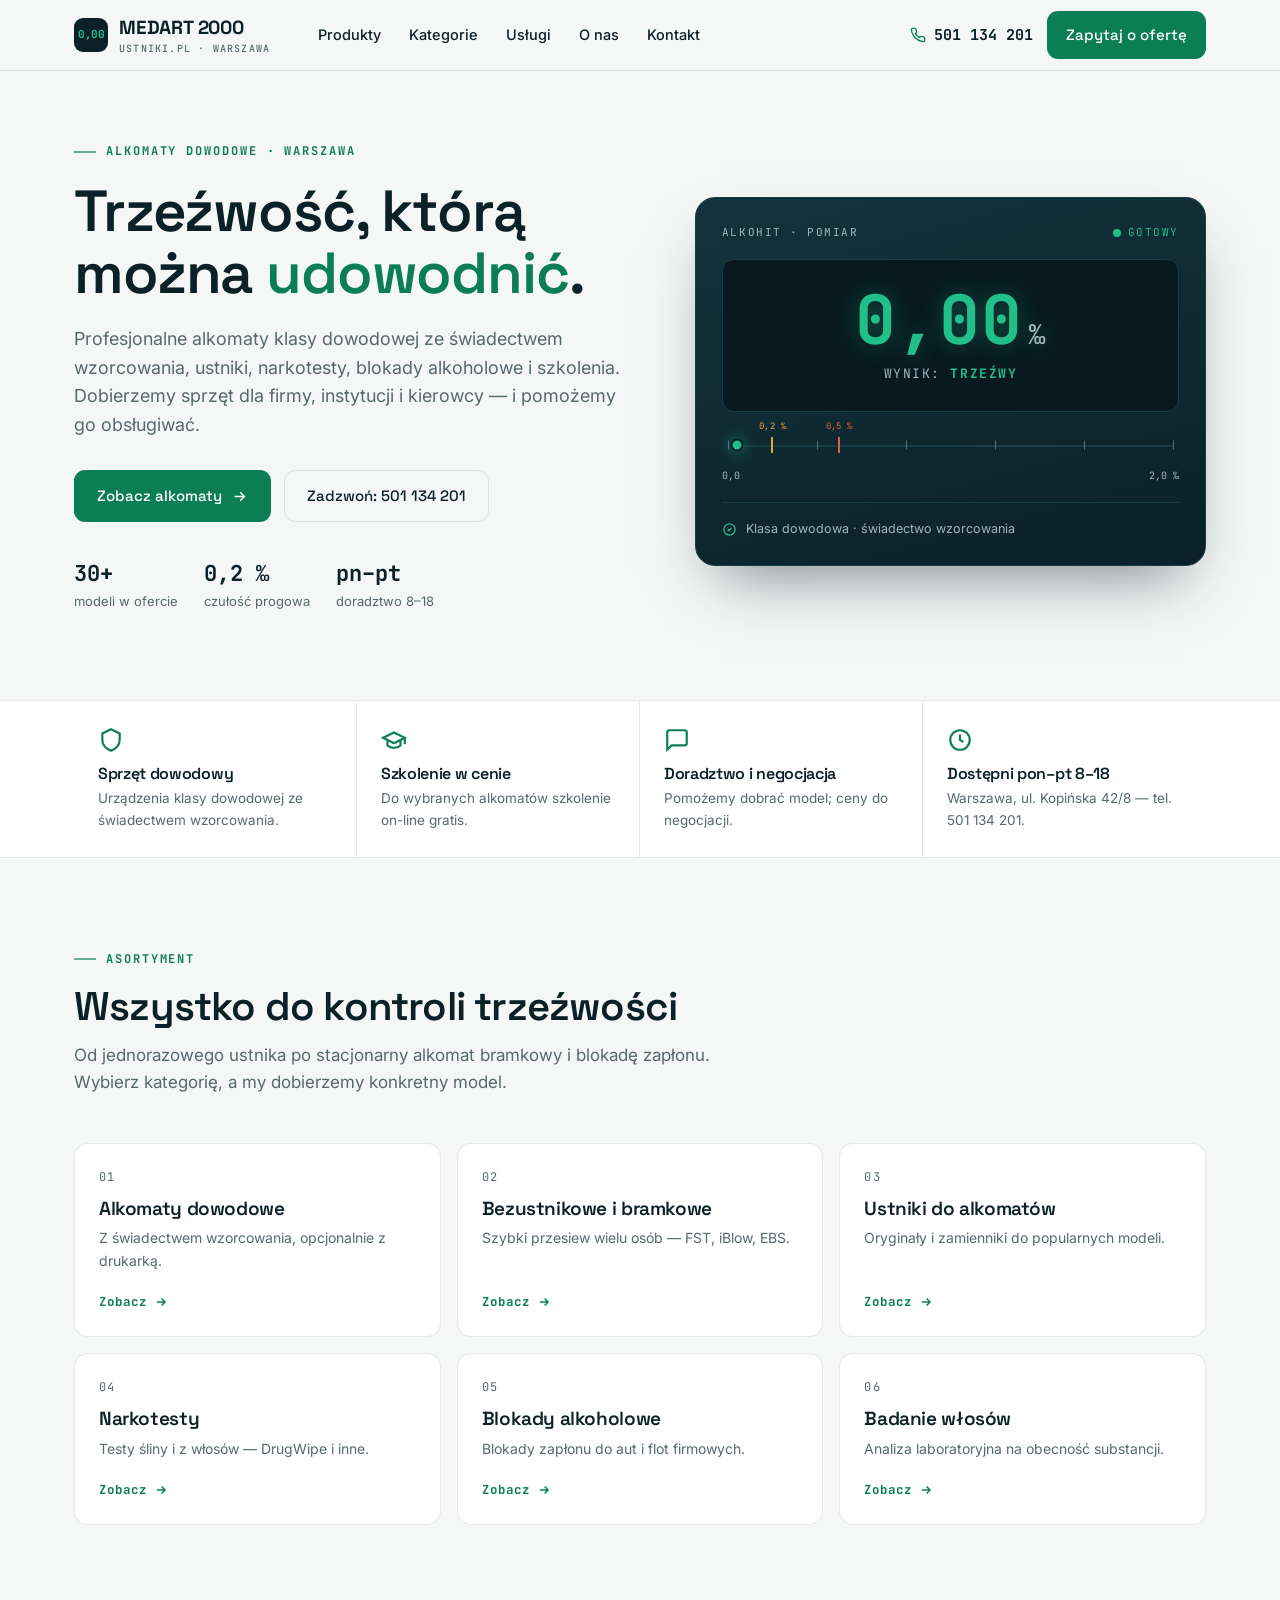
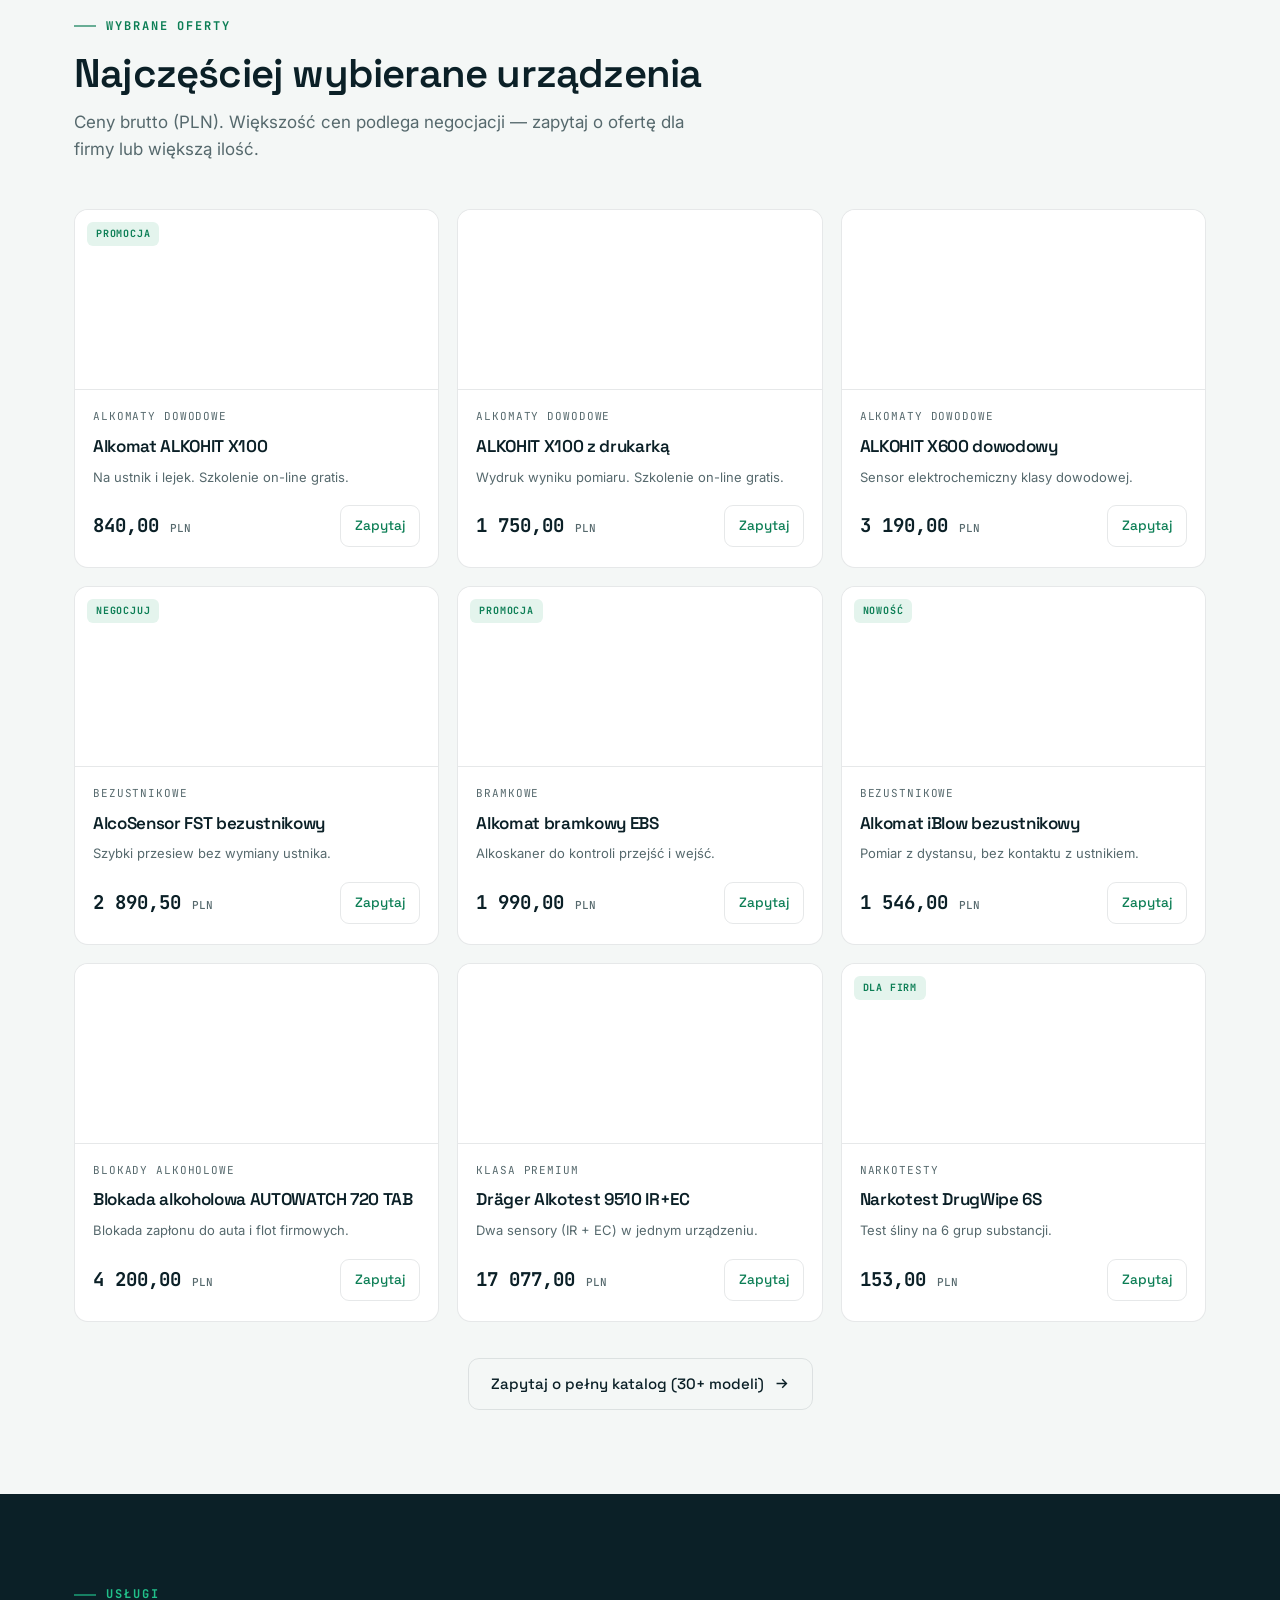
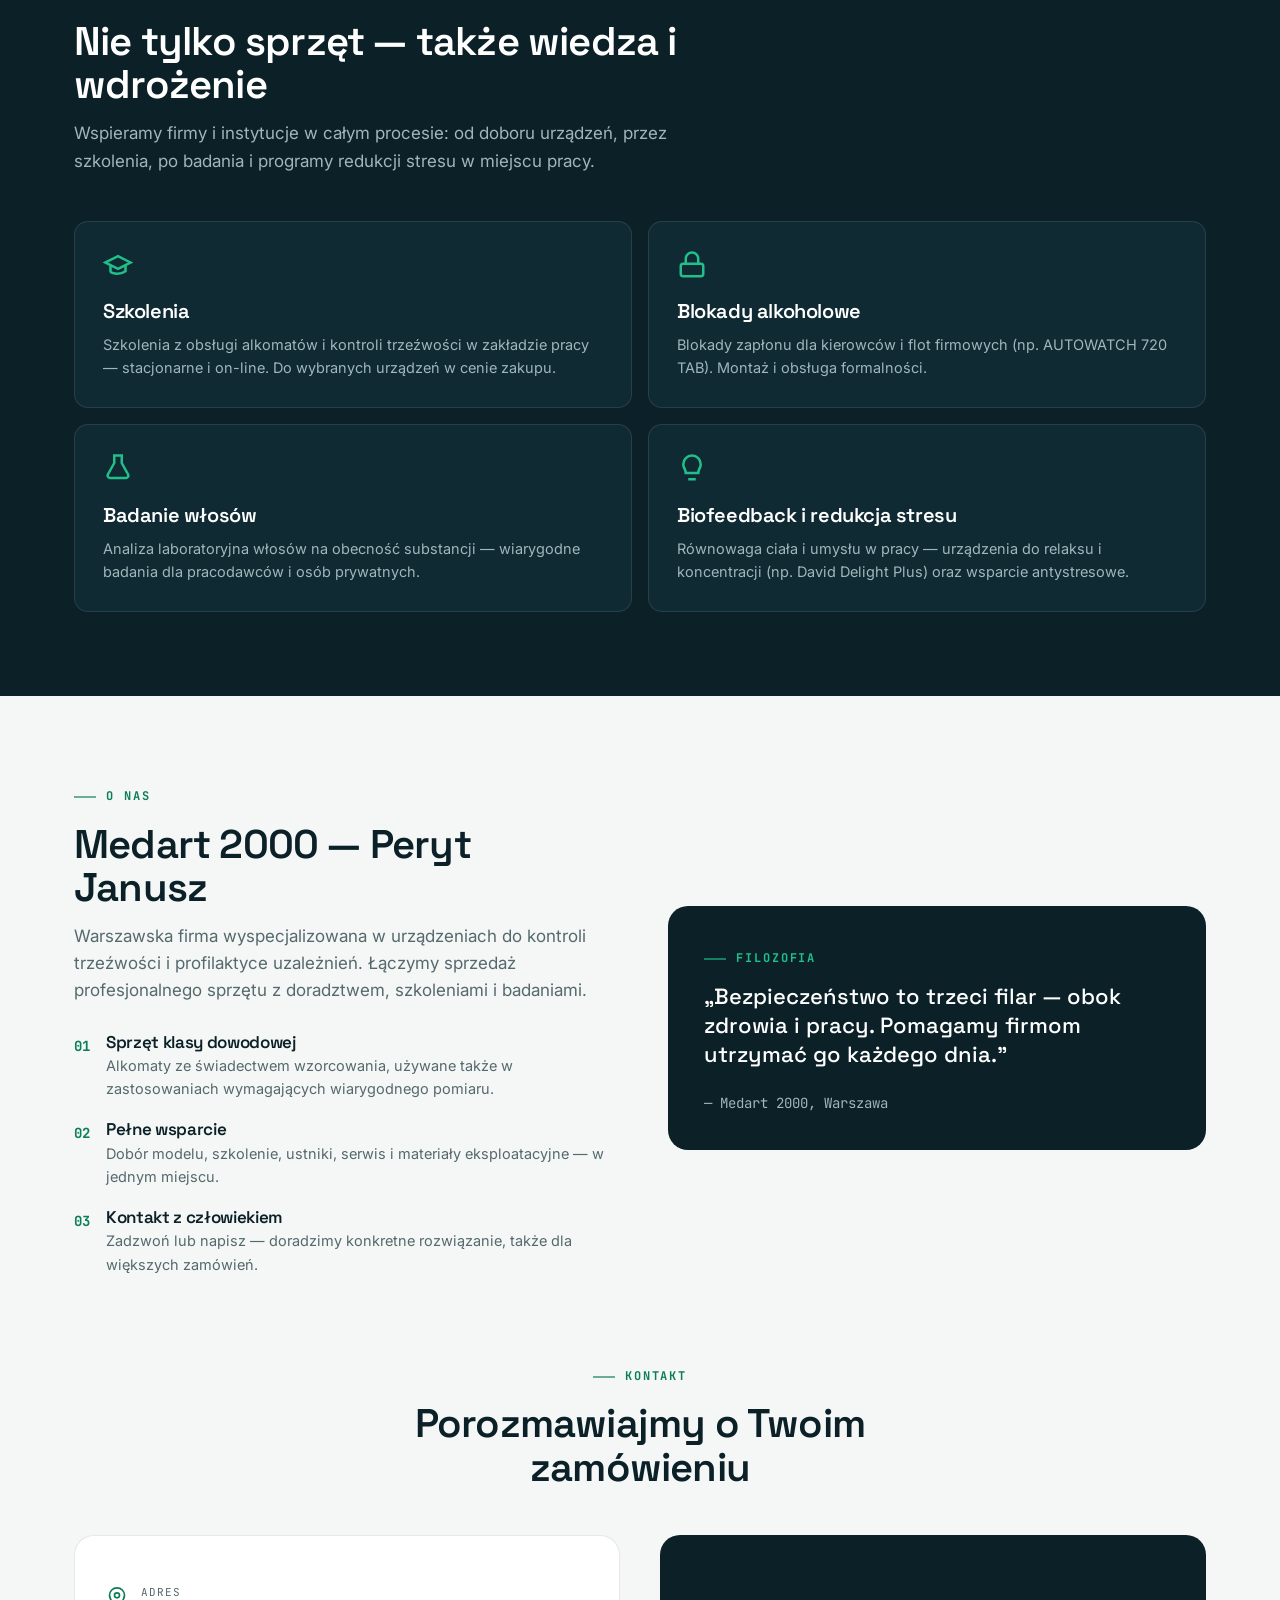
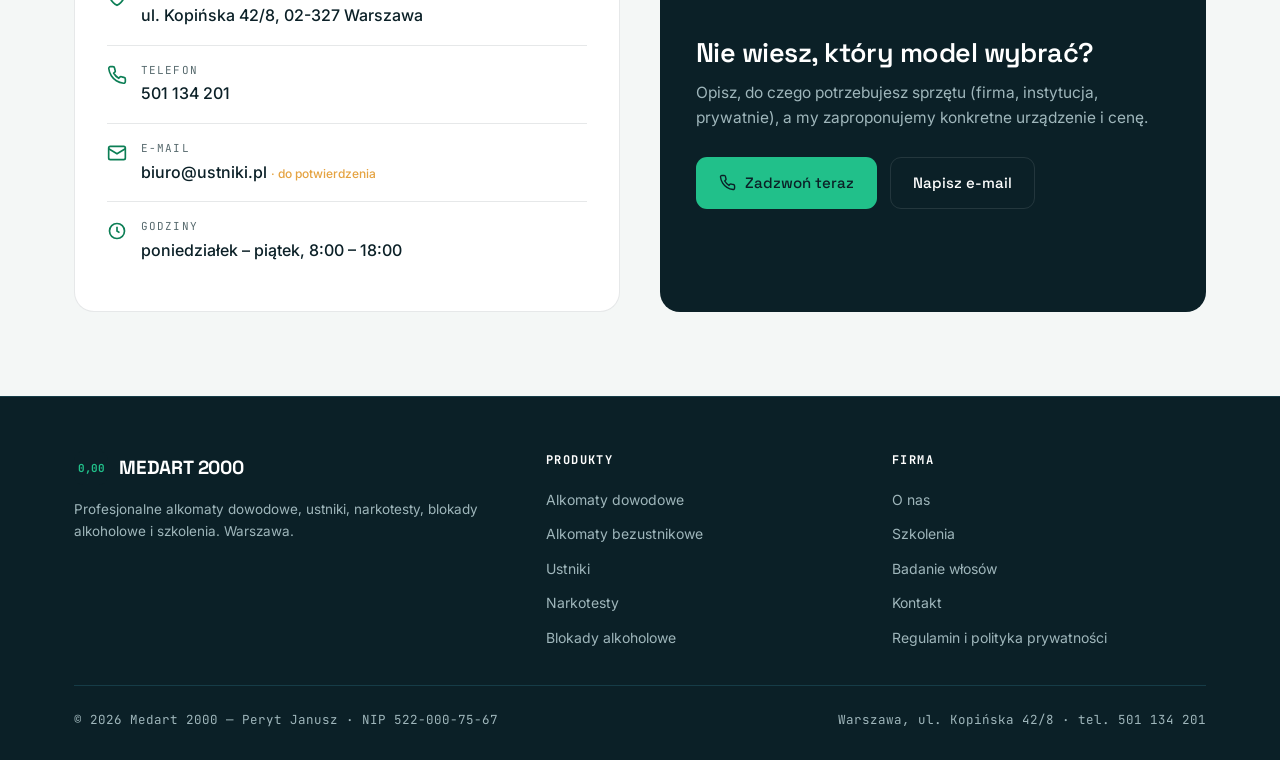
==== index.html @ 687e85a9 "first commit" ====
<!DOCTYPE html>
<html lang="pl">
<head>
<meta charset="UTF-8">
<meta name="viewport" content="width=device-width, initial-scale=1">
<title>MEDART 2000 — Alkomaty dowodowe, narkotesty, blokady alkoholowe | Warszawa</title>
<meta name="description" content="Profesjonalne alkomaty dowodowe ze świadectwem wzorcowania, ustniki, narkotesty, blokady alkoholowe i szkolenia. Medart 2000, Warszawa — doradztwo i sprzedaż od poniedziałku do piątku.">
<meta name="theme-color" content="#0B2027">

<!-- Open Graph -->
<meta property="og:title" content="MEDART 2000 — Alkomaty dowodowe i testery trzeźwości">
<meta property="og:description" content="Sprzęt klasy dowodowej, ustniki, narkotesty, blokady alkoholowe i szkolenia. Warszawa.">
<meta property="og:type" content="website">
<meta property="og:locale" content="pl_PL">

<link rel="preconnect" href="https://fonts.googleapis.com">
<link rel="preconnect" href="https://fonts.gstatic.com" crossorigin>
<link href="https://fonts.googleapis.com/css2?family=Space+Grotesk:wght@400;500;600;700&family=Inter:wght@400;500;600&family=JetBrains+Mono:wght@500;700&display=swap" rel="stylesheet">

<!-- Dane strukturalne (rozwiązuje brak schema z audytu starej strony) -->
<script type="application/ld+json">
{
  "@context": "https://schema.org",
  "@type": "Store",
  "name": "Medart 2000 — Peryt Janusz",
  "alternateName": "ustniki.pl",
  "description": "Sprzedaż profesjonalnych alkomatów dowodowych, ustników, narkotestów, blokad alkoholowych oraz szkolenia.",
  "telephone": "+48501134201",
  "address": {
    "@type": "PostalAddress",
    "streetAddress": "ul. Kopińska 42/8",
    "addressLocality": "Warszawa",
    "postalCode": "02-327",
    "addressRegion": "Mazowieckie",
    "addressCountry": "PL"
  },
  "openingHours": "Mo-Fr 08:00-18:00",
  "vatID": "PL5220007567"
}
</script>

<style>
  :root{
    --ink:#0B2027;
    --ink-2:#0F2A33;
    --ink-3:#163C47;
    --paper:#F4F7F6;
    --paper-2:#FFFFFF;
    --signal:#21C08A;        /* zieleń wyświetlacza — na ciemnym */
    --signal-deep:#0C7E55;   /* zieleń do tekstu/przycisków na jasnym */
    --signal-soft:#E4F4ED;
    --amber:#E5A341;
    --danger:#E2603F;
    --ink-text:#0B2027;
    --muted:#56696D;
    --muted-d:#9FB6BB;
    --line:rgba(11,32,39,.10);
    --line-d:rgba(255,255,255,.10);
    --radius:14px;
    --radius-lg:20px;
    --container:1180px;
    --ease:cubic-bezier(.2,.7,.2,1);
  }

  *{box-sizing:border-box}
  html{scroll-behavior:smooth}
  body{
    margin:0;
    background:var(--paper);
    color:var(--ink-text);
    font-family:"Inter",system-ui,sans-serif;
    font-size:16px;
    line-height:1.6;
    -webkit-font-smoothing:antialiased;
    text-rendering:optimizeLegibility;
  }
  h1,h2,h3{font-family:"Space Grotesk",sans-serif;font-weight:600;line-height:1.08;letter-spacing:-.02em;margin:0}
  p{margin:0}
  a{color:inherit;text-decoration:none}
  img{display:block;max-width:100%}
  .container{max-width:var(--container);margin:0 auto;padding:0 24px}

  /* Etykieta jak na przyrządzie — motyw skali pomiarowej jako element strukturalny */
  .eyebrow{
    font-family:"JetBrains Mono",monospace;
    font-size:12px;font-weight:700;letter-spacing:.16em;text-transform:uppercase;
    color:var(--signal-deep);
    display:inline-flex;align-items:center;gap:10px;
  }
  .eyebrow::before{content:"";width:22px;height:2px;background:currentColor;opacity:.6}
  .eyebrow--light{color:var(--signal)}

  .btn{
    display:inline-flex;align-items:center;gap:9px;
    font-family:"Space Grotesk",sans-serif;font-weight:500;font-size:15px;
    padding:13px 22px;border-radius:11px;border:1.5px solid transparent;
    cursor:pointer;transition:transform .15s var(--ease),background .15s,border-color .15s,color .15s;
    white-space:nowrap;
  }
  .btn svg{width:17px;height:17px}
  .btn--primary{background:var(--signal-deep);color:#fff}
  .btn--primary:hover{background:#0a6c49;transform:translateY(-2px)}
  .btn--ghost{border-color:var(--line);color:var(--ink-text);background:transparent}
  .btn--ghost:hover{border-color:var(--ink-text);transform:translateY(-2px)}
  .btn--on-dark{background:var(--signal);color:var(--ink)}
  .btn--on-dark:hover{background:#37d49e;transform:translateY(-2px)}
  .btn--line-dark{border-color:var(--line-d);color:#fff}
  .btn--line-dark:hover{border-color:#fff;transform:translateY(-2px)}

  :focus-visible{outline:3px solid var(--signal);outline-offset:3px;border-radius:6px}

  /* ---------- HEADER ---------- */
  .site-header{position:sticky;top:0;z-index:50;background:rgba(244,247,246,.86);backdrop-filter:blur(12px);border-bottom:1px solid var(--line)}
  .nav{display:flex;align-items:center;gap:28px;height:70px}
  .brand{display:flex;align-items:center;gap:11px;font-family:"Space Grotesk",sans-serif;font-weight:700;font-size:19px;letter-spacing:-.01em}
  .brand__mark{
    width:34px;height:34px;border-radius:9px;background:var(--ink);
    display:grid;place-items:center;flex:none;position:relative;
  }
  .brand__mark span{font-family:"JetBrains Mono",monospace;color:var(--signal);font-size:11px;font-weight:700;letter-spacing:-.5px}
  .brand small{display:block;font-family:"JetBrains Mono",monospace;font-weight:500;font-size:10px;letter-spacing:.12em;color:var(--muted);text-transform:uppercase;margin-top:-2px}
  .nav__links{display:flex;gap:4px;margin-left:8px}
  .nav__links a{font-size:14.5px;font-weight:500;padding:8px 12px;border-radius:8px;color:var(--ink-text);transition:background .15s,color .15s}
  .nav__links a:hover{background:rgba(11,32,39,.05)}
  .nav__cta{margin-left:auto;display:flex;align-items:center;gap:14px}
  .nav__phone{display:inline-flex;align-items:center;gap:8px;font-family:"JetBrains Mono",monospace;font-weight:700;font-size:15px;color:var(--ink-text)}
  .nav__phone svg{width:16px;height:16px;color:var(--signal-deep)}
  .nav__toggle{display:none;background:none;border:1px solid var(--line);border-radius:9px;width:42px;height:42px;cursor:pointer}
  .nav__toggle span{display:block;width:18px;height:2px;background:var(--ink);margin:3px auto;transition:.2s}

  /* ---------- HERO ---------- */
  .hero{padding:64px 0 72px;position:relative;overflow:hidden}
  .hero__grid{display:grid;grid-template-columns:1.05fr .95fr;gap:56px;align-items:center}
  .hero h1{font-size:clamp(34px,5vw,58px);margin:18px 0 0}
  .hero h1 em{font-style:normal;color:var(--signal-deep)}
  .hero__lead{font-size:18px;color:var(--muted);margin-top:20px;max-width:32em}
  .hero__actions{display:flex;gap:13px;margin-top:30px;flex-wrap:wrap}
  .hero__meta{display:flex;gap:26px;margin-top:34px;flex-wrap:wrap}
  .hero__meta div{display:flex;flex-direction:column}
  .hero__meta dt{font-family:"JetBrains Mono",monospace;font-size:22px;font-weight:700;color:var(--ink-text)}
  .hero__meta dd{margin:0;font-size:13px;color:var(--muted)}

  /* SYGNATURA: wyświetlacz alkomatu */
  .device{
    background:linear-gradient(165deg,#13333D,#0B2027);
    border:1px solid var(--ink-3);border-radius:var(--radius-lg);
    padding:26px;box-shadow:0 30px 60px -24px rgba(11,32,39,.55);
    position:relative;
  }
  .device__top{display:flex;align-items:center;justify-content:space-between;font-family:"JetBrains Mono",monospace;font-size:11px;letter-spacing:.14em;color:var(--muted-d);text-transform:uppercase}
  .device__top .live{display:inline-flex;align-items:center;gap:7px;color:var(--signal)}
  .live .dot{width:8px;height:8px;border-radius:50%;background:var(--signal);box-shadow:0 0 0 0 rgba(33,192,138,.6);animation:pulse 2.4s infinite}
  @keyframes pulse{0%{box-shadow:0 0 0 0 rgba(33,192,138,.5)}70%{box-shadow:0 0 0 9px rgba(33,192,138,0)}100%{box-shadow:0 0 0 0 rgba(33,192,138,0)}}
  .device__screen{
    margin:18px 0 16px;background:#081A20;border:1px solid var(--ink-3);border-radius:12px;
    padding:26px 24px;text-align:center;position:relative;overflow:hidden;
  }
  .device__screen::after{content:"";position:absolute;inset:0;background:linear-gradient(90deg,transparent,rgba(33,192,138,.10),transparent);transform:translateX(-120%);animation:scan 5s var(--ease) infinite}
  @keyframes scan{0%,60%{transform:translateX(-120%)}80%,100%{transform:translateX(120%)}}
  .device__val{font-family:"JetBrains Mono",monospace;font-weight:700;font-size:clamp(46px,9vw,68px);color:var(--signal);line-height:1;letter-spacing:1px;text-shadow:0 0 22px rgba(33,192,138,.35)}
  .device__val .unit{font-size:.4em;color:var(--muted-d);margin-left:6px}
  .device__status{margin-top:10px;font-family:"JetBrains Mono",monospace;font-size:13px;letter-spacing:.12em;color:var(--muted-d)}
  .device__status strong{color:var(--signal)}
  /* skala kalibrowana z progami prawnymi 0,2 i 0,5 ‰ */
  .scale{margin-top:4px}
  .scale__track{position:relative;height:34px;margin:14px 6px 6px}
  .scale__line{position:absolute;top:50%;left:0;right:0;height:2px;background:var(--ink-3)}
  .scale__tick{position:absolute;top:50%;width:1px;height:9px;background:var(--muted-d);transform:translateY(-50%);opacity:.5}
  .scale__thr{position:absolute;top:50%;width:2px;height:16px;transform:translate(-50%,-50%)}
  .scale__thr--a{background:var(--amber)}
  .scale__thr--b{background:var(--danger)}
  .scale__thr label{position:absolute;top:-18px;left:50%;transform:translateX(-50%);font-family:"JetBrains Mono",monospace;font-size:9px;letter-spacing:.05em;white-space:nowrap}
  .scale__thr--a label{color:var(--amber)}
  .scale__thr--b label{color:var(--danger)}
  .scale__marker{position:absolute;top:50%;left:2%;width:13px;height:13px;border-radius:50%;background:var(--signal);transform:translate(-50%,-50%);box-shadow:0 0 14px rgba(33,192,138,.7);border:2px solid #081A20}
  .scale__ends{display:flex;justify-content:space-between;font-family:"JetBrains Mono",monospace;font-size:10px;color:var(--muted-d)}
  .device__foot{margin-top:18px;padding-top:16px;border-top:1px solid var(--ink-3);font-size:12.5px;color:var(--muted-d);display:flex;align-items:center;gap:9px}
  .device__foot svg{width:15px;height:15px;color:var(--signal);flex:none}

  /* ---------- TRUST STRIP ---------- */
  .trust{border-top:1px solid var(--line);border-bottom:1px solid var(--line);background:var(--paper-2)}
  .trust__grid{display:grid;grid-template-columns:repeat(4,1fr);gap:0}
  .trust__item{padding:26px 24px;display:flex;flex-direction:column;gap:6px}
  .trust__item:not(:last-child){border-right:1px solid var(--line)}
  .trust__item h3{font-size:16px}
  .trust__item p{font-size:13.5px;color:var(--muted)}
  .trust__item .ico{width:26px;height:26px;color:var(--signal-deep);margin-bottom:6px}

  /* ---------- SECTIONS ---------- */
  .section{padding:84px 0}
  .section--dark{background:var(--ink);color:#fff}
  .section--dark h2{color:#fff}
  .section__head{max-width:640px;margin-bottom:46px}
  .section__head h2{font-size:clamp(27px,3.6vw,40px);margin-top:16px}
  .section__head p{color:var(--muted);font-size:17px;margin-top:14px}
  .section--dark .section__head p{color:var(--muted-d)}

  /* kategorie */
  .cats{display:grid;grid-template-columns:repeat(3,1fr);gap:16px}
  .cat{
    border:1px solid var(--line);border-radius:var(--radius);padding:24px;background:var(--paper-2);
    transition:transform .18s var(--ease),border-color .18s,box-shadow .18s;display:flex;flex-direction:column;gap:8px;
  }
  .cat:hover{transform:translateY(-3px);border-color:var(--signal);box-shadow:0 18px 36px -22px rgba(11,32,39,.4)}
  .cat__no{font-family:"JetBrains Mono",monospace;font-size:12px;color:var(--muted);letter-spacing:.1em}
  .cat h3{font-size:19px;margin-top:4px}
  .cat p{font-size:14px;color:var(--muted)}
  .cat__go{margin-top:auto;padding-top:12px;font-family:"JetBrains Mono",monospace;font-size:12.5px;font-weight:700;color:var(--signal-deep);display:inline-flex;align-items:center;gap:7px}
  .cat__go svg{width:14px;height:14px;transition:transform .15s}
  .cat:hover .cat__go svg{transform:translateX(4px)}

  /* produkty */
  .products{display:grid;grid-template-columns:repeat(3,1fr);gap:18px}
  .product{
    background:var(--paper-2);border:1px solid var(--line);border-radius:var(--radius);overflow:hidden;
    display:flex;flex-direction:column;transition:transform .18s var(--ease),box-shadow .18s,border-color .18s;
  }
  .product:hover{transform:translateY(-3px);box-shadow:0 20px 40px -24px rgba(11,32,39,.45);border-color:var(--line)}
  .product__media{height:180px;background:#fff;display:grid;place-items:center;padding:18px;border-bottom:1px solid var(--line);position:relative}
  .product__media img{max-height:100%;width:auto;object-fit:contain;mix-blend-mode:multiply}
  .product__tag{position:absolute;top:12px;left:12px;font-family:"JetBrains Mono",monospace;font-size:10px;font-weight:700;letter-spacing:.08em;text-transform:uppercase;background:var(--signal-soft);color:var(--signal-deep);padding:4px 9px;border-radius:6px}
  .product__body{padding:18px 18px 20px;display:flex;flex-direction:column;gap:10px;flex:1}
  .product__cat{font-family:"JetBrains Mono",monospace;font-size:11px;letter-spacing:.08em;text-transform:uppercase;color:var(--muted)}
  .product h3{font-size:17px;line-height:1.22}
  .product__note{font-size:13px;color:var(--muted)}
  .product__foot{margin-top:auto;display:flex;align-items:center;justify-content:space-between;gap:10px;padding-top:8px}
  .product__price{font-family:"JetBrains Mono",monospace;font-weight:700;font-size:19px;color:var(--ink-text)}
  .product__price small{font-size:11px;color:var(--muted);font-weight:500}
  .product__ask{font-family:"Space Grotesk",sans-serif;font-weight:500;font-size:13.5px;color:var(--signal-deep);border:1.5px solid var(--line);padding:9px 14px;border-radius:9px;transition:.15s}
  .product__ask:hover{border-color:var(--signal-deep);background:var(--signal-deep);color:#fff}
  .products__more{text-align:center;margin-top:36px}

  /* usługi (dark) */
  .services{display:grid;grid-template-columns:repeat(2,1fr);gap:16px}
  .service{border:1px solid var(--line-d);border-radius:var(--radius);padding:28px;background:var(--ink-2);transition:border-color .18s,transform .18s}
  .service:hover{border-color:var(--signal);transform:translateY(-3px)}
  .service .ico{width:30px;height:30px;color:var(--signal);margin-bottom:14px}
  .service h3{font-size:20px;color:#fff}
  .service p{font-size:14.5px;color:var(--muted-d);margin-top:10px}

  /* o nas / why */
  .why{display:grid;grid-template-columns:1fr 1fr;gap:56px;align-items:center}
  .why__list{display:flex;flex-direction:column;gap:20px;margin-top:28px}
  .why__item{display:flex;gap:16px}
  .why__item .num{font-family:"JetBrains Mono",monospace;font-weight:700;color:var(--signal-deep);font-size:14px;padding-top:2px;flex:none}
  .why__item h3{font-size:17px}
  .why__item p{font-size:14.5px;color:var(--muted);margin-top:3px}
  .why__panel{background:var(--ink);border-radius:var(--radius-lg);padding:36px;color:#fff}
  .why__panel .eyebrow{margin-bottom:14px}
  .why__quote{font-family:"Space Grotesk",sans-serif;font-size:22px;line-height:1.32;font-weight:500}
  .why__sign{margin-top:22px;font-size:14px;color:var(--muted-d);font-family:"JetBrains Mono",monospace}

  /* kontakt */
  .contact{display:grid;grid-template-columns:1fr 1fr;gap:40px}
  .contact__card{background:var(--paper-2);border:1px solid var(--line);border-radius:var(--radius-lg);padding:32px}
  .contact__row{display:flex;gap:14px;padding:16px 0;border-bottom:1px solid var(--line)}
  .contact__row:last-child{border-bottom:0}
  .contact__row .ico{width:20px;height:20px;color:var(--signal-deep);flex:none;margin-top:3px}
  .contact__row .k{font-family:"JetBrains Mono",monospace;font-size:11px;letter-spacing:.1em;text-transform:uppercase;color:var(--muted)}
  .contact__row .v{font-size:16px;font-weight:500;margin-top:2px}
  .contact__row .v a:hover{color:var(--signal-deep)}
  .contact__cta{background:var(--ink);border-radius:var(--radius-lg);padding:36px;color:#fff;display:flex;flex-direction:column;justify-content:center}
  .contact__cta h2{color:#fff;font-size:27px}
  .contact__cta p{color:var(--muted-d);margin-top:14px;font-size:15.5px}
  .contact__cta .hero__actions{margin-top:26px}

  /* footer */
  .footer{background:var(--ink);color:var(--muted-d);padding:54px 0 30px;border-top:1px solid var(--ink-3)}
  .footer__top{display:grid;grid-template-columns:1.4fr 1fr 1fr;gap:32px;padding-bottom:34px;border-bottom:1px solid var(--ink-3)}
  .footer h4{font-family:"JetBrains Mono",monospace;font-size:12px;letter-spacing:.12em;text-transform:uppercase;color:#fff;margin:0 0 16px}
  .footer ul{list-style:none;margin:0;padding:0;display:flex;flex-direction:column;gap:9px}
  .footer a{font-size:14px}
  .footer a:hover{color:var(--signal)}
  .footer__brand .brand{color:#fff}
  .footer__brand p{font-size:13.5px;margin-top:14px;max-width:30em}
  .footer__legal{display:flex;justify-content:space-between;flex-wrap:wrap;gap:12px;padding-top:24px;font-size:12.5px;font-family:"JetBrains Mono",monospace}

  .reveal{opacity:0;transform:translateY(18px);transition:opacity .6s var(--ease),transform .6s var(--ease)}
  .reveal.in{opacity:1;transform:none}

  /* ---------- RESPONSIVE ---------- */
  @media (max-width:980px){
    .hero__grid{grid-template-columns:1fr;gap:40px}
    .why,.contact{grid-template-columns:1fr;gap:32px}
    .trust__grid{grid-template-columns:repeat(2,1fr)}
    .trust__item:nth-child(2){border-right:0}
    .trust__item:nth-child(1),.trust__item:nth-child(2){border-bottom:1px solid var(--line)}
    .cats,.products,.services{grid-template-columns:repeat(2,1fr)}
    .footer__top{grid-template-columns:1fr 1fr}
  }
  @media (max-width:720px){
    .nav__links,.nav__phone span{display:none}
    .nav__toggle{display:block}
    .nav.open .nav__links{display:flex;position:absolute;top:70px;left:0;right:0;flex-direction:column;background:var(--paper-2);border-bottom:1px solid var(--line);padding:12px;gap:2px}
    .nav.open .nav__links a{padding:13px}
    .section{padding:60px 0}
    .cats,.products,.services{grid-template-columns:1fr}
    .footer__top{grid-template-columns:1fr}
  }
  @media (prefers-reduced-motion:reduce){
    *{animation:none!important;scroll-behavior:auto}
    .reveal{opacity:1;transform:none}
  }
</style>
</head>
<body>

<header class="site-header">
  <div class="container">
    <nav class="nav" id="nav">
      <a href="#top" class="brand" aria-label="Medart 2000 — strona główna">
        <span class="brand__mark"><span>0,00</span></span>
        <span>MEDART 2000<small>ustniki.pl · Warszawa</small></span>
      </a>
      <div class="nav__links">
        <a href="#produkty">Produkty</a>
        <a href="#kategorie">Kategorie</a>
        <a href="#uslugi">Usługi</a>
        <a href="#o-nas">O nas</a>
        <a href="#kontakt">Kontakt</a>
      </div>
      <div class="nav__cta">
        <a href="tel:+48501134201" class="nav__phone" aria-label="Zadzwoń 501 134 201">
          <svg viewBox="0 0 24 24" fill="none" stroke="currentColor" stroke-width="2"><path d="M22 16.92v3a2 2 0 0 1-2.18 2 19.79 19.79 0 0 1-8.63-3.07 19.5 19.5 0 0 1-6-6 19.79 19.79 0 0 1-3.07-8.67A2 2 0 0 1 4.11 2h3a2 2 0 0 1 2 1.72c.13.96.36 1.9.7 2.81a2 2 0 0 1-.45 2.11L8.09 9.91a16 16 0 0 0 6 6l1.27-1.27a2 2 0 0 1 2.11-.45c.91.34 1.85.57 2.81.7A2 2 0 0 1 22 16.92z"/></svg>
          <span>501 134 201</span>
        </a>
        <a href="#kontakt" class="btn btn--primary" style="padding:11px 18px">Zapytaj o ofertę</a>
        <button class="nav__toggle" id="navToggle" aria-label="Menu" aria-expanded="false"><span></span><span></span><span></span></button>
      </div>
    </nav>
  </div>
</header>

<main id="top">

  <!-- HERO -->
  <section class="hero">
    <div class="container">
      <div class="hero__grid">
        <div class="reveal">
          <span class="eyebrow">Alkomaty dowodowe · Warszawa</span>
          <h1>Trzeźwość, którą można <em>udowodnić</em>.</h1>
          <p class="hero__lead">Profesjonalne alkomaty klasy dowodowej ze świadectwem wzorcowania, ustniki, narkotesty, blokady alkoholowe i szkolenia. Dobierzemy sprzęt dla firmy, instytucji i kierowcy — i pomożemy go obsługiwać.</p>
          <div class="hero__actions">
            <a href="#produkty" class="btn btn--primary">Zobacz alkomaty
              <svg viewBox="0 0 24 24" fill="none" stroke="currentColor" stroke-width="2"><path d="M5 12h14M13 6l6 6-6 6"/></svg>
            </a>
            <a href="tel:+48501134201" class="btn btn--ghost">Zadzwoń: 501 134 201</a>
          </div>
          <dl class="hero__meta">
            <div><dt>30+</dt><dd>modeli w ofercie</dd></div>
            <div><dt>0,2 ‰</dt><dd>czułość progowa</dd></div>
            <div><dt>pn–pt</dt><dd>doradztwo 8–18</dd></div>
          </dl>
        </div>

        <!-- SYGNATURA: wyświetlacz alkomatu -->
        <div class="device reveal" aria-hidden="true">
          <div class="device__top">
            <span>ALKOHIT · POMIAR</span>
            <span class="live"><span class="dot"></span> GOTOWY</span>
          </div>
          <div class="device__screen">
            <div class="device__val"><span id="readout">0,00</span><span class="unit">‰</span></div>
            <div class="device__status">WYNIK: <strong>TRZEŹWY</strong></div>
          </div>
          <div class="scale">
            <div class="scale__track">
              <div class="scale__line"></div>
              <div class="scale__tick" style="left:0"></div>
              <div class="scale__tick" style="left:20%"></div>
              <div class="scale__tick" style="left:40%"></div>
              <div class="scale__tick" style="left:60%"></div>
              <div class="scale__tick" style="left:80%"></div>
              <div class="scale__tick" style="left:100%"></div>
              <div class="scale__thr scale__thr--a" style="left:10%"><label>0,2 ‰</label></div>
              <div class="scale__thr scale__thr--b" style="left:25%"><label>0,5 ‰</label></div>
              <div class="scale__marker"></div>
            </div>
            <div class="scale__ends"><span>0,0</span><span>2,0 ‰</span></div>
          </div>
          <div class="device__foot">
            <svg viewBox="0 0 24 24" fill="none" stroke="currentColor" stroke-width="2"><path d="M9 12l2 2 4-4"/><path d="M21 12a9 9 0 1 1-18 0 9 9 0 0 1 18 0z"/></svg>
            Klasa dowodowa · świadectwo wzorcowania
          </div>
        </div>
      </div>
    </div>
  </section>

  <!-- TRUST -->
  <section class="trust">
    <div class="container">
      <div class="trust__grid">
        <div class="trust__item">
          <svg class="ico" viewBox="0 0 24 24" fill="none" stroke="currentColor" stroke-width="2"><path d="M12 2l8 4v6c0 5-3.5 8-8 10-4.5-2-8-5-8-10V6l8-4z"/></svg>
          <h3>Sprzęt dowodowy</h3>
          <p>Urządzenia klasy dowodowej ze świadectwem wzorcowania.</p>
        </div>
        <div class="trust__item">
          <svg class="ico" viewBox="0 0 24 24" fill="none" stroke="currentColor" stroke-width="2"><path d="M22 10v6M2 10l10-5 10 5-10 5z"/><path d="M6 12v5c3 3 9 3 12 0v-5"/></svg>
          <h3>Szkolenie w cenie</h3>
          <p>Do wybranych alkomatów szkolenie on-line gratis.</p>
        </div>
        <div class="trust__item">
          <svg class="ico" viewBox="0 0 24 24" fill="none" stroke="currentColor" stroke-width="2"><path d="M21 15a2 2 0 0 1-2 2H7l-4 4V5a2 2 0 0 1 2-2h14a2 2 0 0 1 2 2z"/></svg>
          <h3>Doradztwo i negocjacja</h3>
          <p>Pomożemy dobrać model; ceny do negocjacji.</p>
        </div>
        <div class="trust__item">
          <svg class="ico" viewBox="0 0 24 24" fill="none" stroke="currentColor" stroke-width="2"><circle cx="12" cy="12" r="9"/><path d="M12 7v5l3 2"/></svg>
          <h3>Dostępni pon–pt 8–18</h3>
          <p>Warszawa, ul. Kopińska 42/8 — tel. 501 134 201.</p>
        </div>
      </div>
    </div>
  </section>

  <!-- KATEGORIE -->
  <section class="section" id="kategorie">
    <div class="container">
      <div class="section__head reveal">
        <span class="eyebrow">Asortyment</span>
        <h2>Wszystko do kontroli trzeźwości</h2>
        <p>Od jednorazowego ustnika po stacjonarny alkomat bramkowy i blokadę zapłonu. Wybierz kategorię, a my dobierzemy konkretny model.</p>
      </div>
      <div class="cats">
        <a class="cat reveal" href="#produkty"><span class="cat__no">01</span><h3>Alkomaty dowodowe</h3><p>Z świadectwem wzorcowania, opcjonalnie z drukarką.</p><span class="cat__go">Zobacz <svg viewBox="0 0 24 24" fill="none" stroke="currentColor" stroke-width="2.5"><path d="M5 12h14M13 6l6 6-6 6"/></svg></span></a>
        <a class="cat reveal" href="#produkty"><span class="cat__no">02</span><h3>Bezustnikowe i bramkowe</h3><p>Szybki przesiew wielu osób — FST, iBlow, EBS.</p><span class="cat__go">Zobacz <svg viewBox="0 0 24 24" fill="none" stroke="currentColor" stroke-width="2.5"><path d="M5 12h14M13 6l6 6-6 6"/></svg></span></a>
        <a class="cat reveal" href="#produkty"><span class="cat__no">03</span><h3>Ustniki do alkomatów</h3><p>Oryginały i zamienniki do popularnych modeli.</p><span class="cat__go">Zobacz <svg viewBox="0 0 24 24" fill="none" stroke="currentColor" stroke-width="2.5"><path d="M5 12h14M13 6l6 6-6 6"/></svg></span></a>
        <a class="cat reveal" href="#produkty"><span class="cat__no">04</span><h3>Narkotesty</h3><p>Testy śliny i z włosów — DrugWipe i inne.</p><span class="cat__go">Zobacz <svg viewBox="0 0 24 24" fill="none" stroke="currentColor" stroke-width="2.5"><path d="M5 12h14M13 6l6 6-6 6"/></svg></span></a>
        <a class="cat reveal" href="#produkty"><span class="cat__no">05</span><h3>Blokady alkoholowe</h3><p>Blokady zapłonu do aut i flot firmowych.</p><span class="cat__go">Zobacz <svg viewBox="0 0 24 24" fill="none" stroke="currentColor" stroke-width="2.5"><path d="M5 12h14M13 6l6 6-6 6"/></svg></span></a>
        <a class="cat reveal" href="#uslugi"><span class="cat__no">06</span><h3>Badanie włosów</h3><p>Analiza laboratoryjna na obecność substancji.</p><span class="cat__go">Zobacz <svg viewBox="0 0 24 24" fill="none" stroke="currentColor" stroke-width="2.5"><path d="M5 12h14M13 6l6 6-6 6"/></svg></span></a>
      </div>
    </div>
  </section>

  <!-- PRODUKTY -->
  <section class="section" id="produkty" style="padding-top:0">
    <div class="container">
      <div class="section__head reveal">
        <span class="eyebrow">Wybrane oferty</span>
        <h2>Najczęściej wybierane urządzenia</h2>
        <p>Ceny brutto (PLN). Większość cen podlega negocjacji — zapytaj o ofertę dla firmy lub większą ilość.</p>
      </div>
      <div class="products" id="productGrid"></div>
      <div class="products__more reveal">
        <a href="#kontakt" class="btn btn--ghost">Zapytaj o pełny katalog (30+ modeli)
          <svg viewBox="0 0 24 24" fill="none" stroke="currentColor" stroke-width="2"><path d="M5 12h14M13 6l6 6-6 6"/></svg>
        </a>
      </div>
    </div>
  </section>

  <!-- USŁUGI -->
  <section class="section section--dark" id="uslugi">
    <div class="container">
      <div class="section__head reveal">
        <span class="eyebrow eyebrow--light">Usługi</span>
        <h2>Nie tylko sprzęt — także wiedza i wdrożenie</h2>
        <p>Wspieramy firmy i instytucje w całym procesie: od doboru urządzeń, przez szkolenia, po badania i programy redukcji stresu w miejscu pracy.</p>
      </div>
      <div class="services">
        <div class="service reveal">
          <svg class="ico" viewBox="0 0 24 24" fill="none" stroke="currentColor" stroke-width="2"><path d="M22 10L12 5 2 10l10 5 10-5z"/><path d="M6 12v5c0 1 6 4 12 0v-5"/></svg>
          <h3>Szkolenia</h3>
          <p>Szkolenia z obsługi alkomatów i kontroli trzeźwości w zakładzie pracy — stacjonarne i on-line. Do wybranych urządzeń w cenie zakupu.</p>
        </div>
        <div class="service reveal">
          <svg class="ico" viewBox="0 0 24 24" fill="none" stroke="currentColor" stroke-width="2"><rect x="3" y="11" width="18" height="10" rx="2"/><path d="M7 11V7a5 5 0 0 1 10 0v4"/></svg>
          <h3>Blokady alkoholowe</h3>
          <p>Blokady zapłonu dla kierowców i flot firmowych (np. AUTOWATCH 720 TAB). Montaż i obsługa formalności.</p>
        </div>
        <div class="service reveal">
          <svg class="ico" viewBox="0 0 24 24" fill="none" stroke="currentColor" stroke-width="2"><path d="M9 2v6l-5 9a2 2 0 0 0 2 3h12a2 2 0 0 0 2-3l-5-9V2"/><path d="M8 2h8"/></svg>
          <h3>Badanie włosów</h3>
          <p>Analiza laboratoryjna włosów na obecność substancji — wiarygodne badania dla pracodawców i osób prywatnych.</p>
        </div>
        <div class="service reveal">
          <svg class="ico" viewBox="0 0 24 24" fill="none" stroke="currentColor" stroke-width="2"><path d="M12 2a7 7 0 0 0-7 7c0 3 2 4 2 7h10c0-3 2-4 2-7a7 7 0 0 0-7-7z"/><path d="M9 21h6"/></svg>
          <h3>Biofeedback i redukcja stresu</h3>
          <p>Równowaga ciała i umysłu w pracy — urządzenia do relaksu i koncentracji (np. David Delight Plus) oraz wsparcie antystresowe.</p>
        </div>
      </div>
    </div>
  </section>

  <!-- O NAS -->
  <section class="section" id="o-nas">
    <div class="container">
      <div class="why">
        <div class="reveal">
          <span class="eyebrow">O nas</span>
          <h2 style="font-size:clamp(27px,3.6vw,40px);margin-top:16px">Medart 2000 — Peryt Janusz</h2>
          <p style="color:var(--muted);font-size:17px;margin-top:14px">Warszawska firma wyspecjalizowana w urządzeniach do kontroli trzeźwości i profilaktyce uzależnień. Łączymy sprzedaż profesjonalnego sprzętu z doradztwem, szkoleniami i badaniami.</p>
          <div class="why__list">
            <div class="why__item"><span class="num">01</span><div><h3>Sprzęt klasy dowodowej</h3><p>Alkomaty ze świadectwem wzorcowania, używane także w zastosowaniach wymagających wiarygodnego pomiaru.</p></div></div>
            <div class="why__item"><span class="num">02</span><div><h3>Pełne wsparcie</h3><p>Dobór modelu, szkolenie, ustniki, serwis i materiały eksploatacyjne — w jednym miejscu.</p></div></div>
            <div class="why__item"><span class="num">03</span><div><h3>Kontakt z człowiekiem</h3><p>Zadzwoń lub napisz — doradzimy konkretne rozwiązanie, także dla większych zamówień.</p></div></div>
          </div>
        </div>
        <div class="why__panel reveal">
          <span class="eyebrow eyebrow--light">Filozofia</span>
          <p class="why__quote">„Bezpieczeństwo to trzeci filar — obok zdrowia i pracy. Pomagamy firmom utrzymać go każdego dnia."</p>
          <p class="why__sign">— Medart 2000, Warszawa</p>
        </div>
      </div>
    </div>
  </section>

  <!-- KONTAKT -->
  <section class="section" id="kontakt" style="padding-top:0">
    <div class="container">
      <div class="section__head reveal" style="text-align:center;margin-left:auto;margin-right:auto">
        <span class="eyebrow" style="justify-content:center">Kontakt</span>
        <h2>Porozmawiajmy o Twoim zamówieniu</h2>
      </div>
      <div class="contact">
        <div class="contact__card reveal">
          <div class="contact__row">
            <svg class="ico" viewBox="0 0 24 24" fill="none" stroke="currentColor" stroke-width="2"><path d="M21 10c0 7-9 12-9 12s-9-5-9-12a9 9 0 0 1 18 0z"/><circle cx="12" cy="10" r="3"/></svg>
            <div><div class="k">Adres</div><div class="v">ul. Kopińska 42/8, 02-327 Warszawa</div></div>
          </div>
          <div class="contact__row">
            <svg class="ico" viewBox="0 0 24 24" fill="none" stroke="currentColor" stroke-width="2"><path d="M22 16.92v3a2 2 0 0 1-2.18 2 19.79 19.79 0 0 1-8.63-3.07 19.5 19.5 0 0 1-6-6 19.79 19.79 0 0 1-3.07-8.67A2 2 0 0 1 4.11 2h3a2 2 0 0 1 2 1.72c.13.96.36 1.9.7 2.81a2 2 0 0 1-.45 2.11L8.09 9.91a16 16 0 0 0 6 6l1.27-1.27a2 2 0 0 1 2.11-.45c.91.34 1.85.57 2.81.7A2 2 0 0 1 22 16.92z"/></svg>
            <div><div class="k">Telefon</div><div class="v"><a href="tel:+48501134201">501 134 201</a></div></div>
          </div>
          <div class="contact__row">
            <svg class="ico" viewBox="0 0 24 24" fill="none" stroke="currentColor" stroke-width="2"><rect x="2" y="4" width="20" height="16" rx="2"/><path d="m22 7-10 6L2 7"/></svg>
            <div><div class="k">E-mail</div><div class="v"><a href="mailto:biuro@ustniki.pl">biuro@ustniki.pl</a> <span style="color:var(--amber);font-size:12px">· do potwierdzenia</span></div></div>
          </div>
          <div class="contact__row">
            <svg class="ico" viewBox="0 0 24 24" fill="none" stroke="currentColor" stroke-width="2"><circle cx="12" cy="12" r="9"/><path d="M12 7v5l3 2"/></svg>
            <div><div class="k">Godziny</div><div class="v">poniedziałek – piątek, 8:00 – 18:00</div></div>
          </div>
        </div>
        <div class="contact__cta reveal">
          <h2>Nie wiesz, który model wybrać?</h2>
          <p>Opisz, do czego potrzebujesz sprzętu (firma, instytucja, prywatnie), a my zaproponujemy konkretne urządzenie i cenę.</p>
          <div class="hero__actions">
            <a href="tel:+48501134201" class="btn btn--on-dark">
              <svg viewBox="0 0 24 24" fill="none" stroke="currentColor" stroke-width="2"><path d="M22 16.92v3a2 2 0 0 1-2.18 2 19.79 19.79 0 0 1-8.63-3.07 19.5 19.5 0 0 1-6-6 19.79 19.79 0 0 1-3.07-8.67A2 2 0 0 1 4.11 2h3a2 2 0 0 1 2 1.72c.13.96.36 1.9.7 2.81a2 2 0 0 1-.45 2.11L8.09 9.91a16 16 0 0 0 6 6l1.27-1.27a2 2 0 0 1 2.11-.45c.91.34 1.85.57 2.81.7A2 2 0 0 1 22 16.92z"/></svg>
              Zadzwoń teraz
            </a>
            <a href="mailto:biuro@ustniki.pl?subject=Zapytanie%20o%20ofertę" class="btn btn--line-dark">Napisz e-mail</a>
          </div>
        </div>
      </div>
    </div>
  </section>
</main>

<footer class="footer">
  <div class="container">
    <div class="footer__top">
      <div class="footer__brand">
        <span class="brand"><span class="brand__mark"><span>0,00</span></span><span>MEDART 2000</span></span>
        <p>Profesjonalne alkomaty dowodowe, ustniki, narkotesty, blokady alkoholowe i szkolenia. Warszawa.</p>
      </div>
      <div>
        <h4>Produkty</h4>
        <ul>
          <li><a href="#produkty">Alkomaty dowodowe</a></li>
          <li><a href="#produkty">Alkomaty bezustnikowe</a></li>
          <li><a href="#produkty">Ustniki</a></li>
          <li><a href="#produkty">Narkotesty</a></li>
          <li><a href="#produkty">Blokady alkoholowe</a></li>
        </ul>
      </div>
      <div>
        <h4>Firma</h4>
        <ul>
          <li><a href="#o-nas">O nas</a></li>
          <li><a href="#uslugi">Szkolenia</a></li>
          <li><a href="#uslugi">Badanie włosów</a></li>
          <li><a href="#kontakt">Kontakt</a></li>
          <li><a href="#">Regulamin i polityka prywatności</a></li>
        </ul>
      </div>
    </div>
    <div class="footer__legal">
      <span>© <span id="year"></span> Medart 2000 — Peryt Janusz · NIP 522-000-75-67</span>
      <span>Warszawa, ul. Kopińska 42/8 · tel. 501 134 201</span>
    </div>
  </div>
</footer>

<script>
  // Rok w stopce
  document.getElementById('year').textContent = new Date().getFullYear();

  // Menu mobilne
  var nav = document.getElementById('nav');
  var toggle = document.getElementById('navToggle');
  toggle.addEventListener('click', function(){
    var open = nav.classList.toggle('open');
    toggle.setAttribute('aria-expanded', open);
  });
  nav.querySelectorAll('.nav__links a').forEach(function(a){
    a.addEventListener('click', function(){ nav.classList.remove('open'); toggle.setAttribute('aria-expanded', false); });
  });

  // Produkty — łatwe do edycji dane (nazwa, kategoria, cena, notka, obrazek)
  var IMG = "https://trzecifilar.com/media/com_hikashop/upload/thumbnails/100x100f/";
  var products = [
    {name:"Alkomat ALKOHIT X100", cat:"Alkomaty dowodowe", price:"840,00", tag:"Promocja", note:"Na ustnik i lejek. Szkolenie on-line gratis.", img:"alkohit_x100_lej.jpg"},
    {name:"ALKOHIT X100 z drukarką", cat:"Alkomaty dowodowe", price:"1 750,00", tag:"", note:"Wydruk wyniku pomiaru. Szkolenie on-line gratis.", img:"alkohit_x100_lej_782731316.jpg"},
    {name:"ALKOHIT X600 dowodowy", cat:"Alkomaty dowodowe", price:"3 190,00", tag:"", note:"Sensor elektrochemiczny klasy dowodowej.", img:"aaa62ce9_x600d_3_na_strone.jpg"},
    {name:"AlcoSensor FST bezustnikowy", cat:"Bezustnikowe", price:"2 890,50", tag:"Negocjuj", note:"Szybki przesiew bez wymiany ustnika.", img:"fst0.jpg"},
    {name:"Alkomat bramkowy EBS", cat:"Bramkowe", price:"1 990,00", tag:"Promocja", note:"Alkoskaner do kontroli przejść i wejść.", img:"ebs_opis_nowe.png"},
    {name:"Alkomat iBlow bezustnikowy", cat:"Bezustnikowe", price:"1 546,00", tag:"Nowość", note:"Pomiar z dystansu, bez kontaktu z ustnikiem.", img:"iblow-141x150.png"},
    {name:"Blokada alkoholowa AUTOWATCH 720 TAB", cat:"Blokady alkoholowe", price:"4 200,00", tag:"", note:"Blokada zapłonu do auta i flot firmowych.", img:"img_5577_800x600.jpg"},
    {name:"Dräger Alkotest 9510 IR+EC", cat:"Klasa premium", price:"17 077,00", tag:"", note:"Dwa sensory (IR + EC) w jednym urządzeniu.", img:"dreger__irec.jpg"},
    {name:"Narkotest DrugWipe 6S", cat:"Narkotesty", price:"153,00", tag:"Dla firm", note:"Test śliny na 6 grup substancji.", img:"drugwipe_6s_100630_504592067.jpg"}
  ];
  var grid = document.getElementById('productGrid');
  grid.innerHTML = products.map(function(p){
    return '<article class="product reveal">'
      + '<div class="product__media">'
      + (p.tag ? '<span class="product__tag">'+p.tag+'</span>' : '')
      + '<img src="'+IMG+p.img+'" alt="'+p.name+'" loading="lazy" onerror="this.style.display=\'none\'">'
      + '</div>'
      + '<div class="product__body">'
      + '<span class="product__cat">'+p.cat+'</span>'
      + '<h3>'+p.name+'</h3>'
      + '<p class="product__note">'+p.note+'</p>'
      + '<div class="product__foot">'
      + '<span class="product__price">'+p.price+' <small>PLN</small></span>'
      + '<a class="product__ask" href="#kontakt">Zapytaj</a>'
      + '</div></div></article>';
  }).join('');

  // Subtelne ujawnianie sekcji przy scrollu (z poszanowaniem reduced-motion)
  if(!window.matchMedia('(prefers-reduced-motion: reduce)').matches){
    var io = new IntersectionObserver(function(entries){
      entries.forEach(function(e){ if(e.isIntersecting){ e.target.classList.add('in'); io.unobserve(e.target);} });
    }, {threshold:.12});
    document.querySelectorAll('.reveal').forEach(function(el){ io.observe(el); });
  } else {
    document.querySelectorAll('.reveal').forEach(function(el){ el.classList.add('in'); });
  }
</script>
</body>
</html>
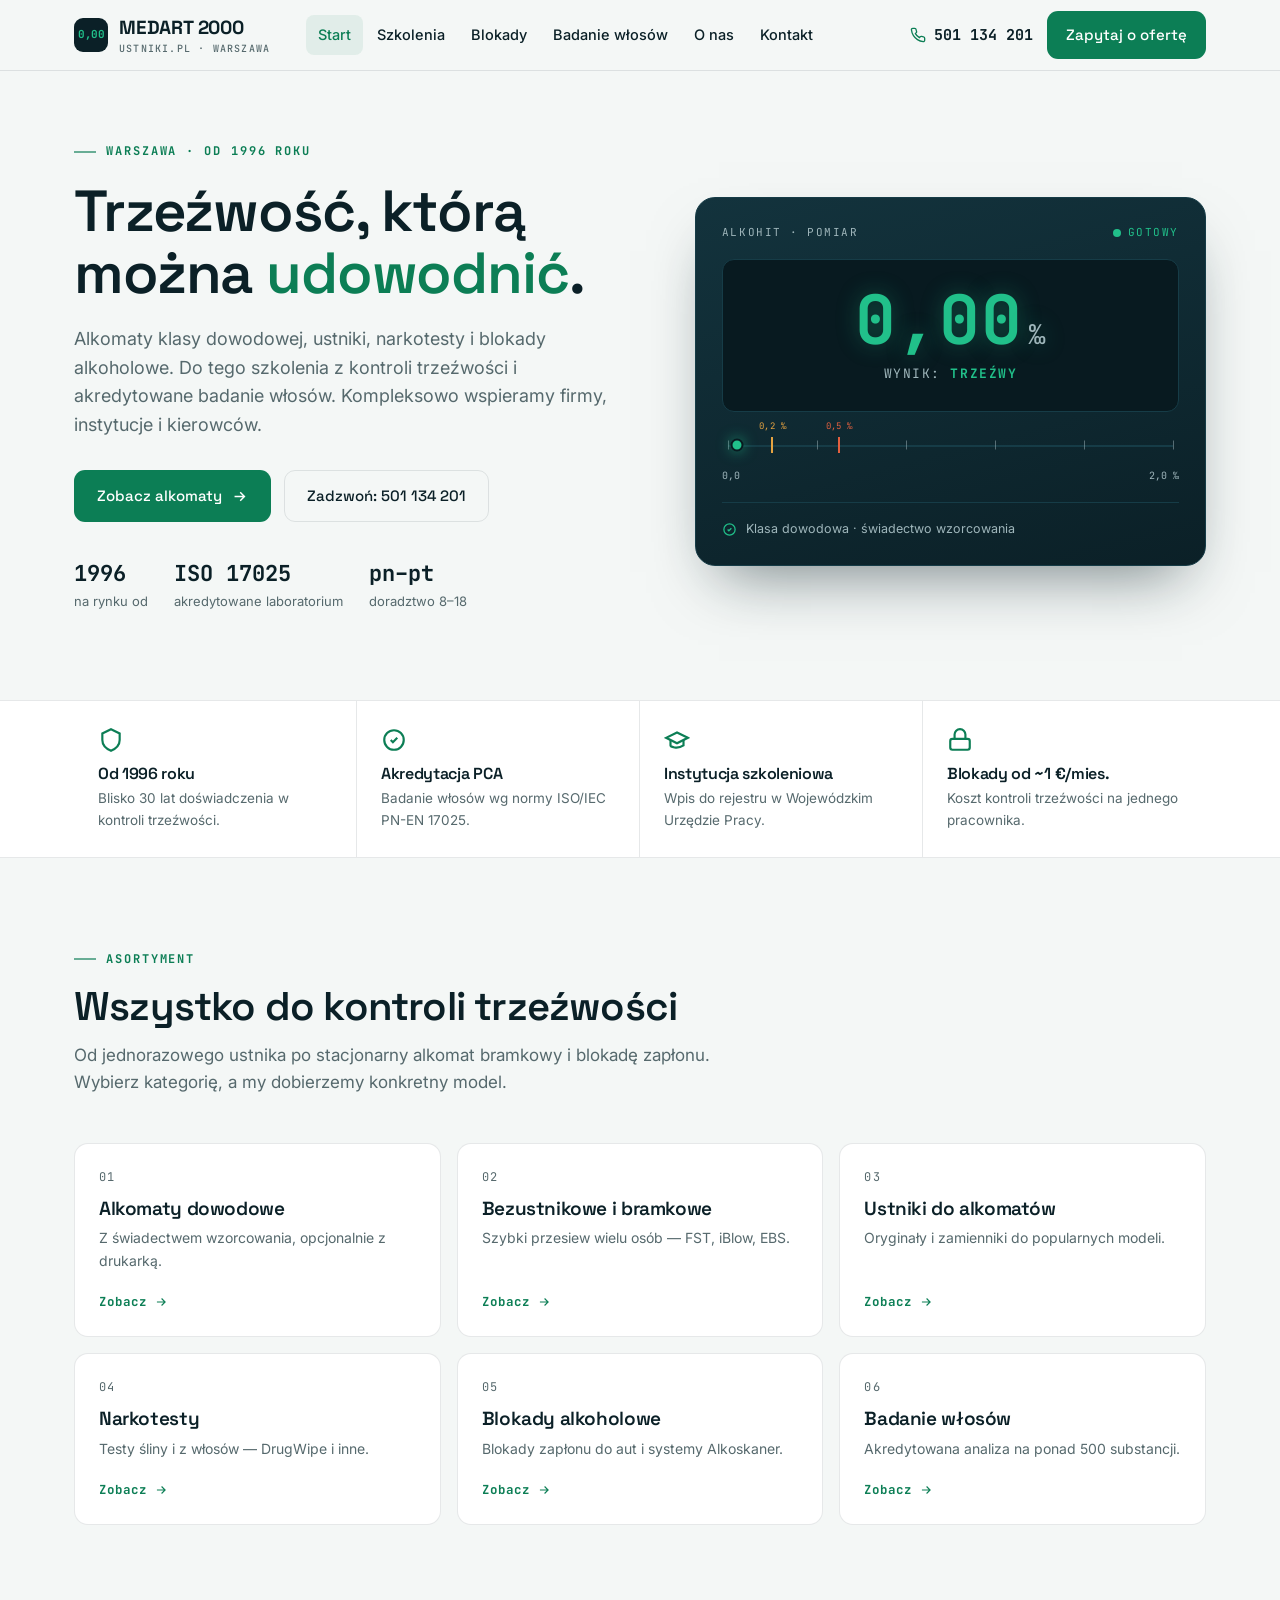
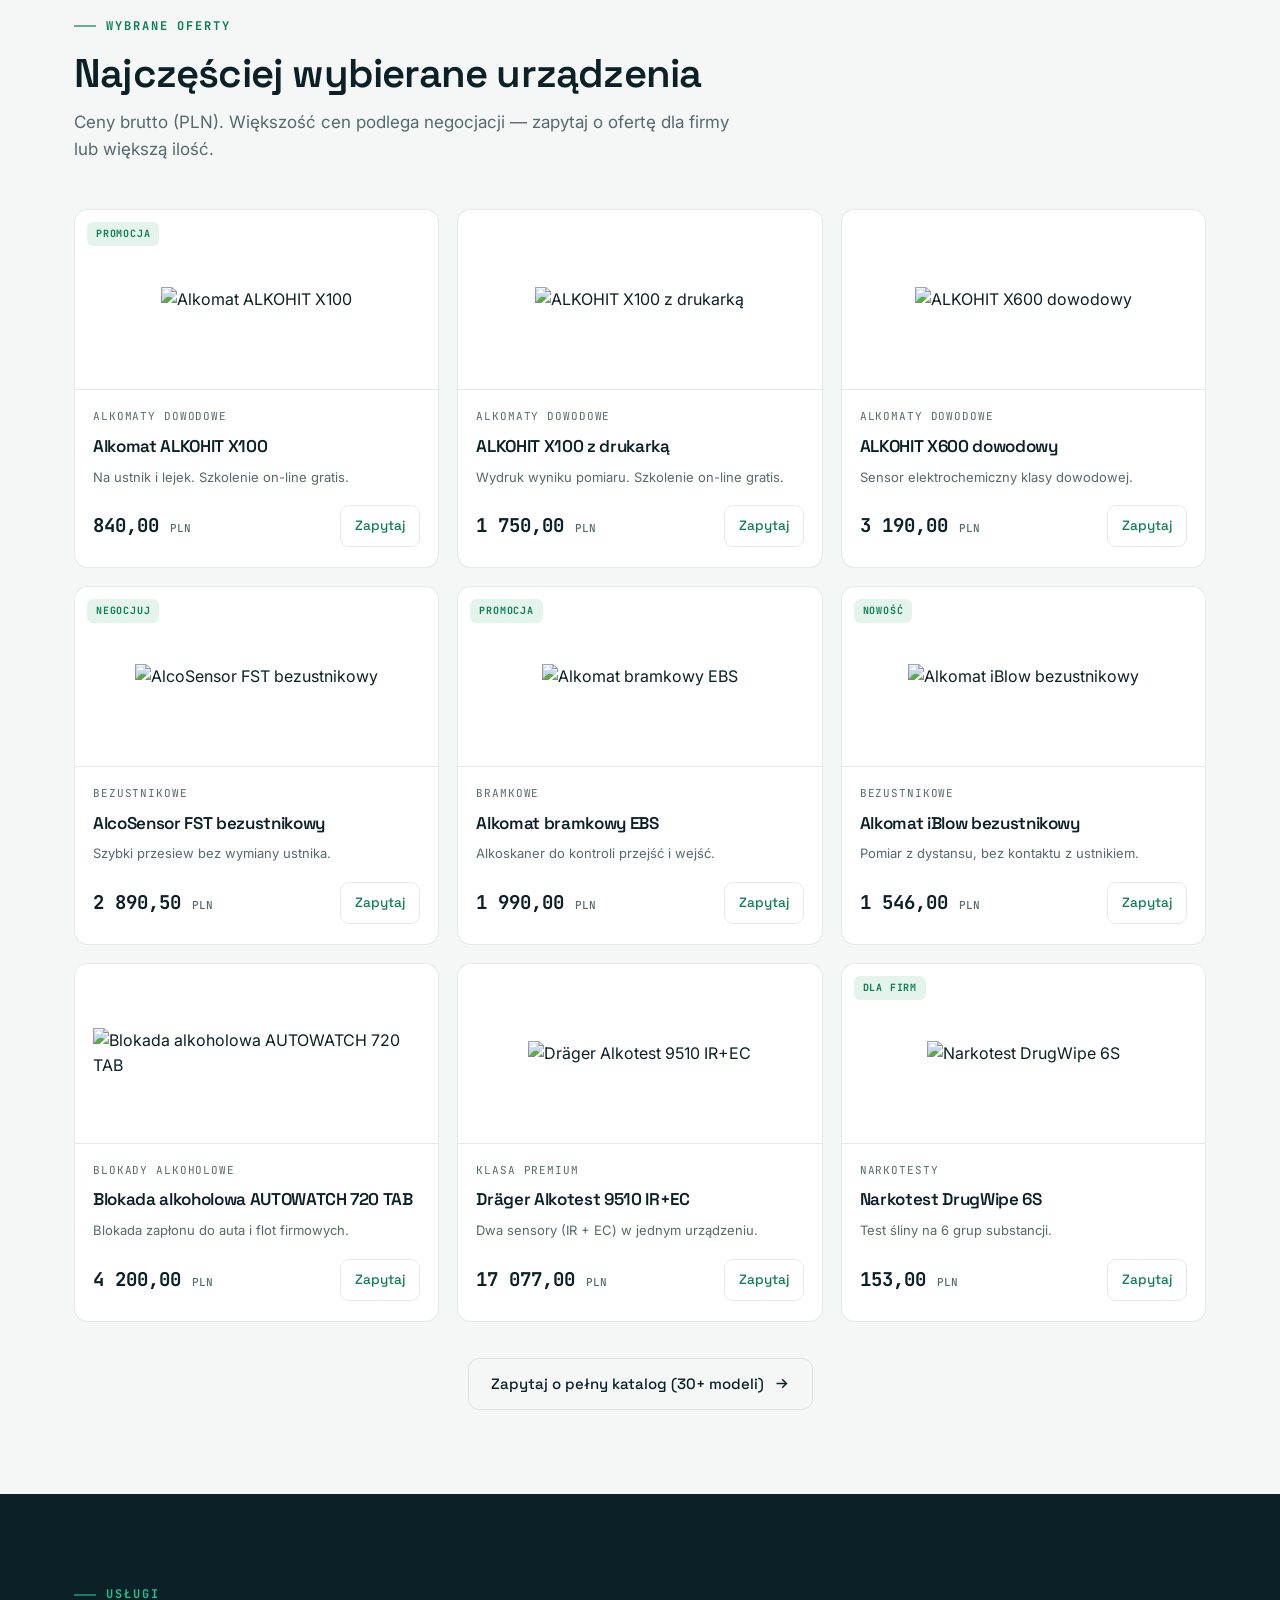
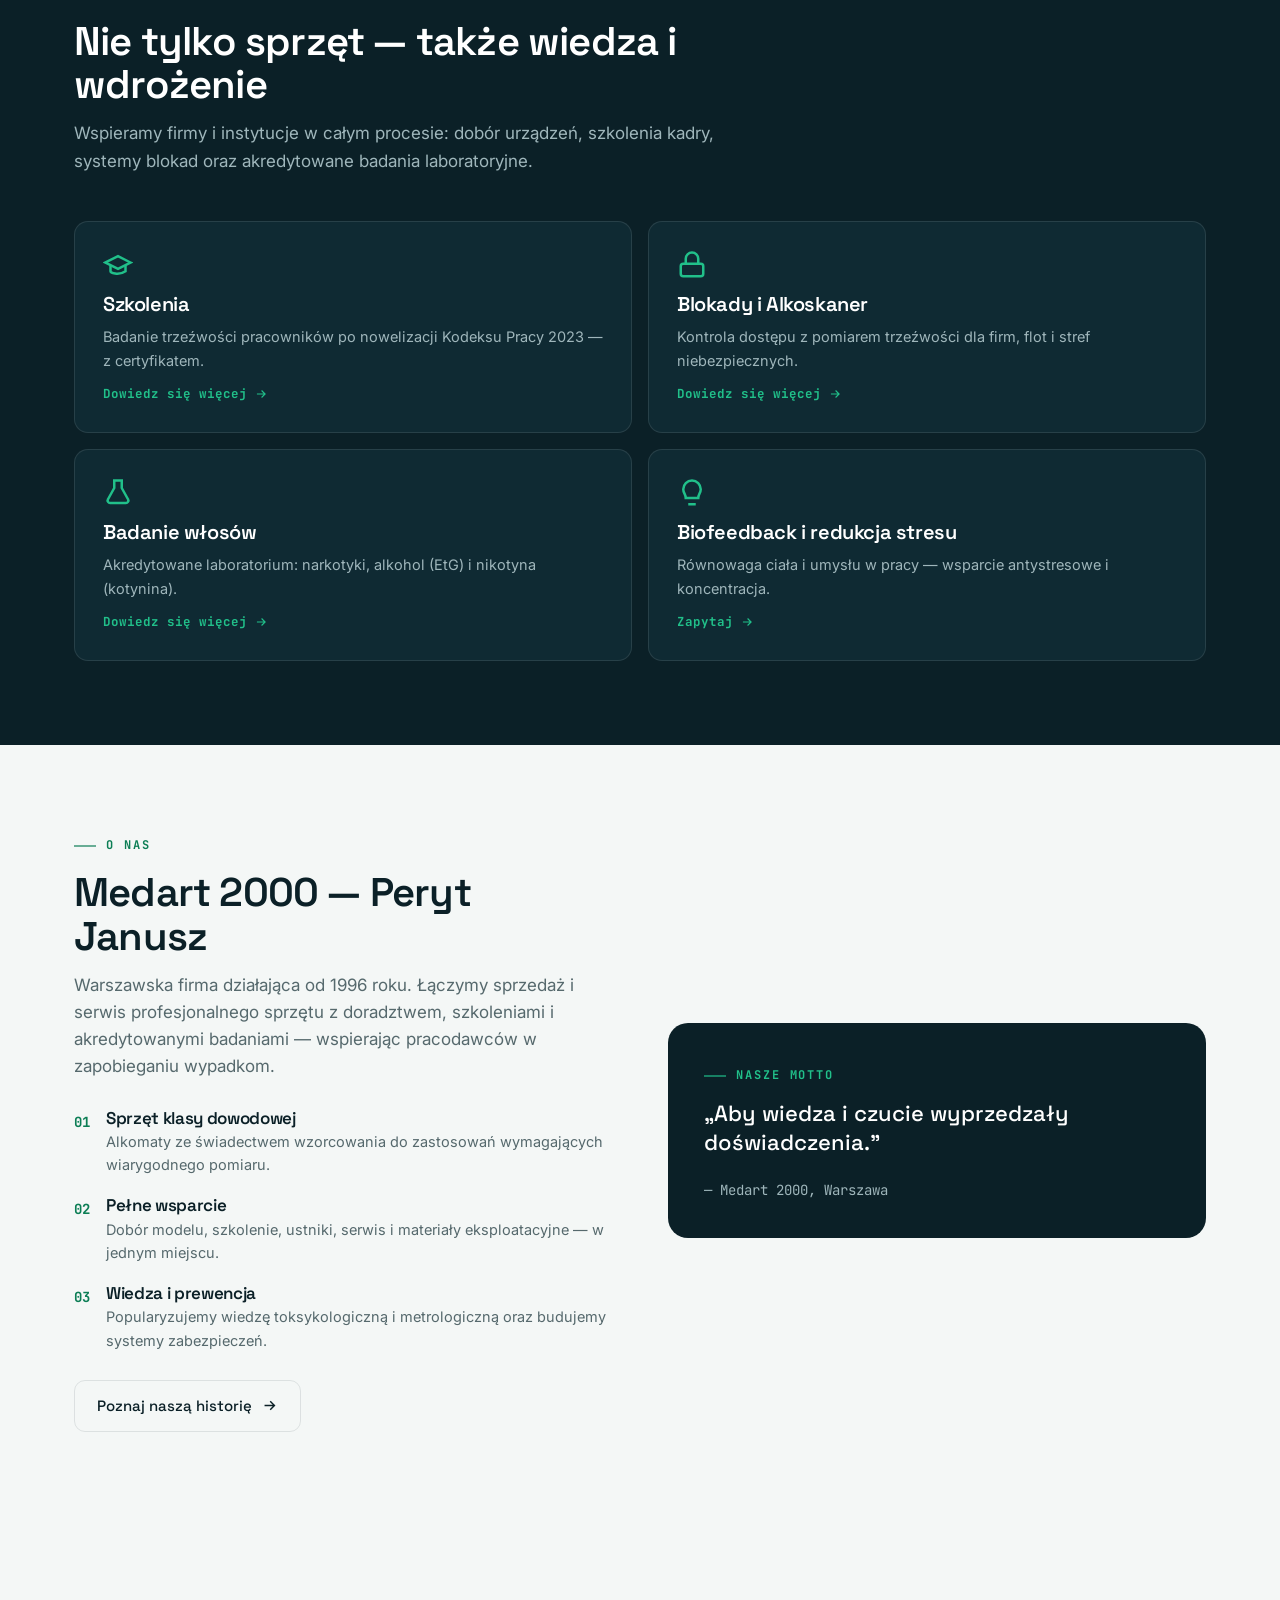
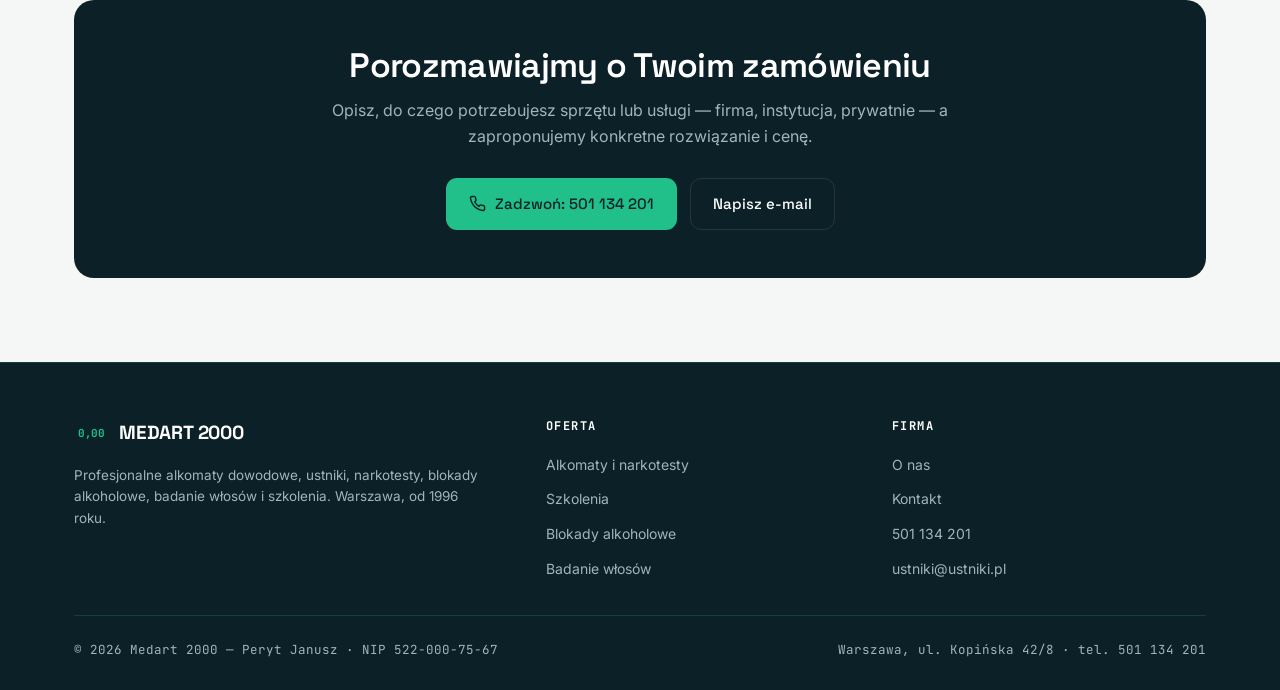
==== commit 9a1c4db0: "Rozbudowa: podstrony szkolenia, blokady, badanie włosów, o nas, kontakt + wspólny CSS/JS" ====
--- a/index.html
+++ b/index.html
@@ -3,363 +3,58 @@
 <head>
 <meta charset="UTF-8">
 <meta name="viewport" content="width=device-width, initial-scale=1">
-<title>MEDART 2000 — Alkomaty dowodowe, narkotesty, blokady alkoholowe | Warszawa</title>
-<meta name="description" content="Profesjonalne alkomaty dowodowe ze świadectwem wzorcowania, ustniki, narkotesty, blokady alkoholowe i szkolenia. Medart 2000, Warszawa — doradztwo i sprzedaż od poniedziałku do piątku.">
+<title>MEDART 2000 — Alkomaty dowodowe, narkotesty, blokady, badanie włosów | Warszawa</title>
+<meta name="description" content="Profesjonalne alkomaty dowodowe, ustniki, narkotesty, blokady alkoholowe, akredytowane badanie włosów i szkolenia. Medart 2000, Warszawa, od 1996.">
 <meta name="theme-color" content="#0B2027">
-
-<!-- Open Graph -->
-<meta property="og:title" content="MEDART 2000 — Alkomaty dowodowe i testery trzeźwości">
-<meta property="og:description" content="Sprzęt klasy dowodowej, ustniki, narkotesty, blokady alkoholowe i szkolenia. Warszawa.">
+<meta property="og:title" content="MEDART 2000 — Alkomaty dowodowe, narkotesty, blokady, badanie włosów | Warszawa">
+<meta property="og:description" content="Profesjonalne alkomaty dowodowe, ustniki, narkotesty, blokady alkoholowe, akredytowane badanie włosów i szkolenia. Medart 2000, Warszawa, od 1996.">
 <meta property="og:type" content="website">
 <meta property="og:locale" content="pl_PL">
-
 <link rel="preconnect" href="https://fonts.googleapis.com">
 <link rel="preconnect" href="https://fonts.gstatic.com" crossorigin>
 <link href="https://fonts.googleapis.com/css2?family=Space+Grotesk:wght@400;500;600;700&family=Inter:wght@400;500;600&family=JetBrains+Mono:wght@500;700&display=swap" rel="stylesheet">
-
-<!-- Dane strukturalne (rozwiązuje brak schema z audytu starej strony) -->
+<link rel="stylesheet" href="styles.css">
 <script type="application/ld+json">
-{
-  "@context": "https://schema.org",
-  "@type": "Store",
-  "name": "Medart 2000 — Peryt Janusz",
-  "alternateName": "ustniki.pl",
-  "description": "Sprzedaż profesjonalnych alkomatów dowodowych, ustników, narkotestów, blokad alkoholowych oraz szkolenia.",
-  "telephone": "+48501134201",
-  "address": {
-    "@type": "PostalAddress",
-    "streetAddress": "ul. Kopińska 42/8",
-    "addressLocality": "Warszawa",
-    "postalCode": "02-327",
-    "addressRegion": "Mazowieckie",
-    "addressCountry": "PL"
-  },
-  "openingHours": "Mo-Fr 08:00-18:00",
-  "vatID": "PL5220007567"
-}
+{"@context":"https://schema.org","@type":"Store","name":"Medart 2000 — Peryt Janusz","alternateName":"ustniki.pl","description":"Sprzedaż profesjonalnych alkomatów dowodowych, ustników, narkotestów, blokad alkoholowych, badanie włosów oraz szkolenia.","telephone":"+48501134201","email":"ustniki@ustniki.pl","foundingDate":"1996","address":{"@type":"PostalAddress","streetAddress":"ul. Kopińska 42/8","addressLocality":"Warszawa","postalCode":"02-327","addressRegion":"Mazowieckie","addressCountry":"PL"},"openingHours":"Mo-Fr 08:00-18:00","vatID":"PL5220007567"}
 </script>
-
-<style>
-  :root{
-    --ink:#0B2027;
-    --ink-2:#0F2A33;
-    --ink-3:#163C47;
-    --paper:#F4F7F6;
-    --paper-2:#FFFFFF;
-    --signal:#21C08A;        /* zieleń wyświetlacza — na ciemnym */
-    --signal-deep:#0C7E55;   /* zieleń do tekstu/przycisków na jasnym */
-    --signal-soft:#E4F4ED;
-    --amber:#E5A341;
-    --danger:#E2603F;
-    --ink-text:#0B2027;
-    --muted:#56696D;
-    --muted-d:#9FB6BB;
-    --line:rgba(11,32,39,.10);
-    --line-d:rgba(255,255,255,.10);
-    --radius:14px;
-    --radius-lg:20px;
-    --container:1180px;
-    --ease:cubic-bezier(.2,.7,.2,1);
-  }
-
-  *{box-sizing:border-box}
-  html{scroll-behavior:smooth}
-  body{
-    margin:0;
-    background:var(--paper);
-    color:var(--ink-text);
-    font-family:"Inter",system-ui,sans-serif;
-    font-size:16px;
-    line-height:1.6;
-    -webkit-font-smoothing:antialiased;
-    text-rendering:optimizeLegibility;
-  }
-  h1,h2,h3{font-family:"Space Grotesk",sans-serif;font-weight:600;line-height:1.08;letter-spacing:-.02em;margin:0}
-  p{margin:0}
-  a{color:inherit;text-decoration:none}
-  img{display:block;max-width:100%}
-  .container{max-width:var(--container);margin:0 auto;padding:0 24px}
-
-  /* Etykieta jak na przyrządzie — motyw skali pomiarowej jako element strukturalny */
-  .eyebrow{
-    font-family:"JetBrains Mono",monospace;
-    font-size:12px;font-weight:700;letter-spacing:.16em;text-transform:uppercase;
-    color:var(--signal-deep);
-    display:inline-flex;align-items:center;gap:10px;
-  }
-  .eyebrow::before{content:"";width:22px;height:2px;background:currentColor;opacity:.6}
-  .eyebrow--light{color:var(--signal)}
-
-  .btn{
-    display:inline-flex;align-items:center;gap:9px;
-    font-family:"Space Grotesk",sans-serif;font-weight:500;font-size:15px;
-    padding:13px 22px;border-radius:11px;border:1.5px solid transparent;
-    cursor:pointer;transition:transform .15s var(--ease),background .15s,border-color .15s,color .15s;
-    white-space:nowrap;
-  }
-  .btn svg{width:17px;height:17px}
-  .btn--primary{background:var(--signal-deep);color:#fff}
-  .btn--primary:hover{background:#0a6c49;transform:translateY(-2px)}
-  .btn--ghost{border-color:var(--line);color:var(--ink-text);background:transparent}
-  .btn--ghost:hover{border-color:var(--ink-text);transform:translateY(-2px)}
-  .btn--on-dark{background:var(--signal);color:var(--ink)}
-  .btn--on-dark:hover{background:#37d49e;transform:translateY(-2px)}
-  .btn--line-dark{border-color:var(--line-d);color:#fff}
-  .btn--line-dark:hover{border-color:#fff;transform:translateY(-2px)}
-
-  :focus-visible{outline:3px solid var(--signal);outline-offset:3px;border-radius:6px}
-
-  /* ---------- HEADER ---------- */
-  .site-header{position:sticky;top:0;z-index:50;background:rgba(244,247,246,.86);backdrop-filter:blur(12px);border-bottom:1px solid var(--line)}
-  .nav{display:flex;align-items:center;gap:28px;height:70px}
-  .brand{display:flex;align-items:center;gap:11px;font-family:"Space Grotesk",sans-serif;font-weight:700;font-size:19px;letter-spacing:-.01em}
-  .brand__mark{
-    width:34px;height:34px;border-radius:9px;background:var(--ink);
-    display:grid;place-items:center;flex:none;position:relative;
-  }
-  .brand__mark span{font-family:"JetBrains Mono",monospace;color:var(--signal);font-size:11px;font-weight:700;letter-spacing:-.5px}
-  .brand small{display:block;font-family:"JetBrains Mono",monospace;font-weight:500;font-size:10px;letter-spacing:.12em;color:var(--muted);text-transform:uppercase;margin-top:-2px}
-  .nav__links{display:flex;gap:4px;margin-left:8px}
-  .nav__links a{font-size:14.5px;font-weight:500;padding:8px 12px;border-radius:8px;color:var(--ink-text);transition:background .15s,color .15s}
-  .nav__links a:hover{background:rgba(11,32,39,.05)}
-  .nav__cta{margin-left:auto;display:flex;align-items:center;gap:14px}
-  .nav__phone{display:inline-flex;align-items:center;gap:8px;font-family:"JetBrains Mono",monospace;font-weight:700;font-size:15px;color:var(--ink-text)}
-  .nav__phone svg{width:16px;height:16px;color:var(--signal-deep)}
-  .nav__toggle{display:none;background:none;border:1px solid var(--line);border-radius:9px;width:42px;height:42px;cursor:pointer}
-  .nav__toggle span{display:block;width:18px;height:2px;background:var(--ink);margin:3px auto;transition:.2s}
-
-  /* ---------- HERO ---------- */
-  .hero{padding:64px 0 72px;position:relative;overflow:hidden}
-  .hero__grid{display:grid;grid-template-columns:1.05fr .95fr;gap:56px;align-items:center}
-  .hero h1{font-size:clamp(34px,5vw,58px);margin:18px 0 0}
-  .hero h1 em{font-style:normal;color:var(--signal-deep)}
-  .hero__lead{font-size:18px;color:var(--muted);margin-top:20px;max-width:32em}
-  .hero__actions{display:flex;gap:13px;margin-top:30px;flex-wrap:wrap}
-  .hero__meta{display:flex;gap:26px;margin-top:34px;flex-wrap:wrap}
-  .hero__meta div{display:flex;flex-direction:column}
-  .hero__meta dt{font-family:"JetBrains Mono",monospace;font-size:22px;font-weight:700;color:var(--ink-text)}
-  .hero__meta dd{margin:0;font-size:13px;color:var(--muted)}
-
-  /* SYGNATURA: wyświetlacz alkomatu */
-  .device{
-    background:linear-gradient(165deg,#13333D,#0B2027);
-    border:1px solid var(--ink-3);border-radius:var(--radius-lg);
-    padding:26px;box-shadow:0 30px 60px -24px rgba(11,32,39,.55);
-    position:relative;
-  }
-  .device__top{display:flex;align-items:center;justify-content:space-between;font-family:"JetBrains Mono",monospace;font-size:11px;letter-spacing:.14em;color:var(--muted-d);text-transform:uppercase}
-  .device__top .live{display:inline-flex;align-items:center;gap:7px;color:var(--signal)}
-  .live .dot{width:8px;height:8px;border-radius:50%;background:var(--signal);box-shadow:0 0 0 0 rgba(33,192,138,.6);animation:pulse 2.4s infinite}
-  @keyframes pulse{0%{box-shadow:0 0 0 0 rgba(33,192,138,.5)}70%{box-shadow:0 0 0 9px rgba(33,192,138,0)}100%{box-shadow:0 0 0 0 rgba(33,192,138,0)}}
-  .device__screen{
-    margin:18px 0 16px;background:#081A20;border:1px solid var(--ink-3);border-radius:12px;
-    padding:26px 24px;text-align:center;position:relative;overflow:hidden;
-  }
-  .device__screen::after{content:"";position:absolute;inset:0;background:linear-gradient(90deg,transparent,rgba(33,192,138,.10),transparent);transform:translateX(-120%);animation:scan 5s var(--ease) infinite}
-  @keyframes scan{0%,60%{transform:translateX(-120%)}80%,100%{transform:translateX(120%)}}
-  .device__val{font-family:"JetBrains Mono",monospace;font-weight:700;font-size:clamp(46px,9vw,68px);color:var(--signal);line-height:1;letter-spacing:1px;text-shadow:0 0 22px rgba(33,192,138,.35)}
-  .device__val .unit{font-size:.4em;color:var(--muted-d);margin-left:6px}
-  .device__status{margin-top:10px;font-family:"JetBrains Mono",monospace;font-size:13px;letter-spacing:.12em;color:var(--muted-d)}
-  .device__status strong{color:var(--signal)}
-  /* skala kalibrowana z progami prawnymi 0,2 i 0,5 ‰ */
-  .scale{margin-top:4px}
-  .scale__track{position:relative;height:34px;margin:14px 6px 6px}
-  .scale__line{position:absolute;top:50%;left:0;right:0;height:2px;background:var(--ink-3)}
-  .scale__tick{position:absolute;top:50%;width:1px;height:9px;background:var(--muted-d);transform:translateY(-50%);opacity:.5}
-  .scale__thr{position:absolute;top:50%;width:2px;height:16px;transform:translate(-50%,-50%)}
-  .scale__thr--a{background:var(--amber)}
-  .scale__thr--b{background:var(--danger)}
-  .scale__thr label{position:absolute;top:-18px;left:50%;transform:translateX(-50%);font-family:"JetBrains Mono",monospace;font-size:9px;letter-spacing:.05em;white-space:nowrap}
-  .scale__thr--a label{color:var(--amber)}
-  .scale__thr--b label{color:var(--danger)}
-  .scale__marker{position:absolute;top:50%;left:2%;width:13px;height:13px;border-radius:50%;background:var(--signal);transform:translate(-50%,-50%);box-shadow:0 0 14px rgba(33,192,138,.7);border:2px solid #081A20}
-  .scale__ends{display:flex;justify-content:space-between;font-family:"JetBrains Mono",monospace;font-size:10px;color:var(--muted-d)}
-  .device__foot{margin-top:18px;padding-top:16px;border-top:1px solid var(--ink-3);font-size:12.5px;color:var(--muted-d);display:flex;align-items:center;gap:9px}
-  .device__foot svg{width:15px;height:15px;color:var(--signal);flex:none}
-
-  /* ---------- TRUST STRIP ---------- */
-  .trust{border-top:1px solid var(--line);border-bottom:1px solid var(--line);background:var(--paper-2)}
-  .trust__grid{display:grid;grid-template-columns:repeat(4,1fr);gap:0}
-  .trust__item{padding:26px 24px;display:flex;flex-direction:column;gap:6px}
-  .trust__item:not(:last-child){border-right:1px solid var(--line)}
-  .trust__item h3{font-size:16px}
-  .trust__item p{font-size:13.5px;color:var(--muted)}
-  .trust__item .ico{width:26px;height:26px;color:var(--signal-deep);margin-bottom:6px}
-
-  /* ---------- SECTIONS ---------- */
-  .section{padding:84px 0}
-  .section--dark{background:var(--ink);color:#fff}
-  .section--dark h2{color:#fff}
-  .section__head{max-width:640px;margin-bottom:46px}
-  .section__head h2{font-size:clamp(27px,3.6vw,40px);margin-top:16px}
-  .section__head p{color:var(--muted);font-size:17px;margin-top:14px}
-  .section--dark .section__head p{color:var(--muted-d)}
-
-  /* kategorie */
-  .cats{display:grid;grid-template-columns:repeat(3,1fr);gap:16px}
-  .cat{
-    border:1px solid var(--line);border-radius:var(--radius);padding:24px;background:var(--paper-2);
-    transition:transform .18s var(--ease),border-color .18s,box-shadow .18s;display:flex;flex-direction:column;gap:8px;
-  }
-  .cat:hover{transform:translateY(-3px);border-color:var(--signal);box-shadow:0 18px 36px -22px rgba(11,32,39,.4)}
-  .cat__no{font-family:"JetBrains Mono",monospace;font-size:12px;color:var(--muted);letter-spacing:.1em}
-  .cat h3{font-size:19px;margin-top:4px}
-  .cat p{font-size:14px;color:var(--muted)}
-  .cat__go{margin-top:auto;padding-top:12px;font-family:"JetBrains Mono",monospace;font-size:12.5px;font-weight:700;color:var(--signal-deep);display:inline-flex;align-items:center;gap:7px}
-  .cat__go svg{width:14px;height:14px;transition:transform .15s}
-  .cat:hover .cat__go svg{transform:translateX(4px)}
-
-  /* produkty */
-  .products{display:grid;grid-template-columns:repeat(3,1fr);gap:18px}
-  .product{
-    background:var(--paper-2);border:1px solid var(--line);border-radius:var(--radius);overflow:hidden;
-    display:flex;flex-direction:column;transition:transform .18s var(--ease),box-shadow .18s,border-color .18s;
-  }
-  .product:hover{transform:translateY(-3px);box-shadow:0 20px 40px -24px rgba(11,32,39,.45);border-color:var(--line)}
-  .product__media{height:180px;background:#fff;display:grid;place-items:center;padding:18px;border-bottom:1px solid var(--line);position:relative}
-  .product__media img{max-height:100%;width:auto;object-fit:contain;mix-blend-mode:multiply}
-  .product__tag{position:absolute;top:12px;left:12px;font-family:"JetBrains Mono",monospace;font-size:10px;font-weight:700;letter-spacing:.08em;text-transform:uppercase;background:var(--signal-soft);color:var(--signal-deep);padding:4px 9px;border-radius:6px}
-  .product__body{padding:18px 18px 20px;display:flex;flex-direction:column;gap:10px;flex:1}
-  .product__cat{font-family:"JetBrains Mono",monospace;font-size:11px;letter-spacing:.08em;text-transform:uppercase;color:var(--muted)}
-  .product h3{font-size:17px;line-height:1.22}
-  .product__note{font-size:13px;color:var(--muted)}
-  .product__foot{margin-top:auto;display:flex;align-items:center;justify-content:space-between;gap:10px;padding-top:8px}
-  .product__price{font-family:"JetBrains Mono",monospace;font-weight:700;font-size:19px;color:var(--ink-text)}
-  .product__price small{font-size:11px;color:var(--muted);font-weight:500}
-  .product__ask{font-family:"Space Grotesk",sans-serif;font-weight:500;font-size:13.5px;color:var(--signal-deep);border:1.5px solid var(--line);padding:9px 14px;border-radius:9px;transition:.15s}
-  .product__ask:hover{border-color:var(--signal-deep);background:var(--signal-deep);color:#fff}
-  .products__more{text-align:center;margin-top:36px}
-
-  /* usługi (dark) */
-  .services{display:grid;grid-template-columns:repeat(2,1fr);gap:16px}
-  .service{border:1px solid var(--line-d);border-radius:var(--radius);padding:28px;background:var(--ink-2);transition:border-color .18s,transform .18s}
-  .service:hover{border-color:var(--signal);transform:translateY(-3px)}
-  .service .ico{width:30px;height:30px;color:var(--signal);margin-bottom:14px}
-  .service h3{font-size:20px;color:#fff}
-  .service p{font-size:14.5px;color:var(--muted-d);margin-top:10px}
-
-  /* o nas / why */
-  .why{display:grid;grid-template-columns:1fr 1fr;gap:56px;align-items:center}
-  .why__list{display:flex;flex-direction:column;gap:20px;margin-top:28px}
-  .why__item{display:flex;gap:16px}
-  .why__item .num{font-family:"JetBrains Mono",monospace;font-weight:700;color:var(--signal-deep);font-size:14px;padding-top:2px;flex:none}
-  .why__item h3{font-size:17px}
-  .why__item p{font-size:14.5px;color:var(--muted);margin-top:3px}
-  .why__panel{background:var(--ink);border-radius:var(--radius-lg);padding:36px;color:#fff}
-  .why__panel .eyebrow{margin-bottom:14px}
-  .why__quote{font-family:"Space Grotesk",sans-serif;font-size:22px;line-height:1.32;font-weight:500}
-  .why__sign{margin-top:22px;font-size:14px;color:var(--muted-d);font-family:"JetBrains Mono",monospace}
-
-  /* kontakt */
-  .contact{display:grid;grid-template-columns:1fr 1fr;gap:40px}
-  .contact__card{background:var(--paper-2);border:1px solid var(--line);border-radius:var(--radius-lg);padding:32px}
-  .contact__row{display:flex;gap:14px;padding:16px 0;border-bottom:1px solid var(--line)}
-  .contact__row:last-child{border-bottom:0}
-  .contact__row .ico{width:20px;height:20px;color:var(--signal-deep);flex:none;margin-top:3px}
-  .contact__row .k{font-family:"JetBrains Mono",monospace;font-size:11px;letter-spacing:.1em;text-transform:uppercase;color:var(--muted)}
-  .contact__row .v{font-size:16px;font-weight:500;margin-top:2px}
-  .contact__row .v a:hover{color:var(--signal-deep)}
-  .contact__cta{background:var(--ink);border-radius:var(--radius-lg);padding:36px;color:#fff;display:flex;flex-direction:column;justify-content:center}
-  .contact__cta h2{color:#fff;font-size:27px}
-  .contact__cta p{color:var(--muted-d);margin-top:14px;font-size:15.5px}
-  .contact__cta .hero__actions{margin-top:26px}
-
-  /* footer */
-  .footer{background:var(--ink);color:var(--muted-d);padding:54px 0 30px;border-top:1px solid var(--ink-3)}
-  .footer__top{display:grid;grid-template-columns:1.4fr 1fr 1fr;gap:32px;padding-bottom:34px;border-bottom:1px solid var(--ink-3)}
-  .footer h4{font-family:"JetBrains Mono",monospace;font-size:12px;letter-spacing:.12em;text-transform:uppercase;color:#fff;margin:0 0 16px}
-  .footer ul{list-style:none;margin:0;padding:0;display:flex;flex-direction:column;gap:9px}
-  .footer a{font-size:14px}
-  .footer a:hover{color:var(--signal)}
-  .footer__brand .brand{color:#fff}
-  .footer__brand p{font-size:13.5px;margin-top:14px;max-width:30em}
-  .footer__legal{display:flex;justify-content:space-between;flex-wrap:wrap;gap:12px;padding-top:24px;font-size:12.5px;font-family:"JetBrains Mono",monospace}
-
-  .reveal{opacity:0;transform:translateY(18px);transition:opacity .6s var(--ease),transform .6s var(--ease)}
-  .reveal.in{opacity:1;transform:none}
-
-  /* ---------- RESPONSIVE ---------- */
-  @media (max-width:980px){
-    .hero__grid{grid-template-columns:1fr;gap:40px}
-    .why,.contact{grid-template-columns:1fr;gap:32px}
-    .trust__grid{grid-template-columns:repeat(2,1fr)}
-    .trust__item:nth-child(2){border-right:0}
-    .trust__item:nth-child(1),.trust__item:nth-child(2){border-bottom:1px solid var(--line)}
-    .cats,.products,.services{grid-template-columns:repeat(2,1fr)}
-    .footer__top{grid-template-columns:1fr 1fr}
-  }
-  @media (max-width:720px){
-    .nav__links,.nav__phone span{display:none}
-    .nav__toggle{display:block}
-    .nav.open .nav__links{display:flex;position:absolute;top:70px;left:0;right:0;flex-direction:column;background:var(--paper-2);border-bottom:1px solid var(--line);padding:12px;gap:2px}
-    .nav.open .nav__links a{padding:13px}
-    .section{padding:60px 0}
-    .cats,.products,.services{grid-template-columns:1fr}
-    .footer__top{grid-template-columns:1fr}
-  }
-  @media (prefers-reduced-motion:reduce){
-    *{animation:none!important;scroll-behavior:auto}
-    .reveal{opacity:1;transform:none}
-  }
-</style>
 </head>
 <body>
-
 <header class="site-header">
   <div class="container">
     <nav class="nav" id="nav">
-      <a href="#top" class="brand" aria-label="Medart 2000 — strona główna">
+      <a href="index.html" class="brand" aria-label="Medart 2000 — strona główna">
         <span class="brand__mark"><span>0,00</span></span>
         <span>MEDART 2000<small>ustniki.pl · Warszawa</small></span>
       </a>
-      <div class="nav__links">
-        <a href="#produkty">Produkty</a>
-        <a href="#kategorie">Kategorie</a>
-        <a href="#uslugi">Usługi</a>
-        <a href="#o-nas">O nas</a>
-        <a href="#kontakt">Kontakt</a>
-      </div>
+      <div class="nav__links"><a href="index.html" class="is-active">Start</a><a href="szkolenia.html">Szkolenia</a><a href="blokady.html">Blokady</a><a href="badanie-wlosow.html">Badanie włosów</a><a href="o-nas.html">O nas</a><a href="kontakt.html">Kontakt</a></div>
       <div class="nav__cta">
-        <a href="tel:+48501134201" class="nav__phone" aria-label="Zadzwoń 501 134 201">
-          <svg viewBox="0 0 24 24" fill="none" stroke="currentColor" stroke-width="2"><path d="M22 16.92v3a2 2 0 0 1-2.18 2 19.79 19.79 0 0 1-8.63-3.07 19.5 19.5 0 0 1-6-6 19.79 19.79 0 0 1-3.07-8.67A2 2 0 0 1 4.11 2h3a2 2 0 0 1 2 1.72c.13.96.36 1.9.7 2.81a2 2 0 0 1-.45 2.11L8.09 9.91a16 16 0 0 0 6 6l1.27-1.27a2 2 0 0 1 2.11-.45c.91.34 1.85.57 2.81.7A2 2 0 0 1 22 16.92z"/></svg>
-          <span>501 134 201</span>
-        </a>
-        <a href="#kontakt" class="btn btn--primary" style="padding:11px 18px">Zapytaj o ofertę</a>
+        <a href="tel:+48501134201" class="nav__phone" aria-label="Zadzwoń 501 134 201"><svg viewBox="0 0 24 24" fill="none" stroke="currentColor" stroke-width="2"><path d="M22 16.92v3a2 2 0 0 1-2.18 2 19.79 19.79 0 0 1-8.63-3.07 19.5 19.5 0 0 1-6-6 19.79 19.79 0 0 1-3.07-8.67A2 2 0 0 1 4.11 2h3a2 2 0 0 1 2 1.72c.13.96.36 1.9.7 2.81a2 2 0 0 1-.45 2.11L8.09 9.91a16 16 0 0 0 6 6l1.27-1.27a2 2 0 0 1 2.11-.45c.91.34 1.85.57 2.81.7A2 2 0 0 1 22 16.92z"/></svg><span>501 134 201</span></a>
+        <a href="kontakt.html" class="btn btn--primary" style="padding:11px 18px">Zapytaj o ofertę</a>
         <button class="nav__toggle" id="navToggle" aria-label="Menu" aria-expanded="false"><span></span><span></span><span></span></button>
       </div>
     </nav>
   </div>
 </header>
-
 <main id="top">
-
-  <!-- HERO -->
   <section class="hero">
     <div class="container">
       <div class="hero__grid">
         <div class="reveal">
-          <span class="eyebrow">Alkomaty dowodowe · Warszawa</span>
+          <span class="eyebrow">Warszawa · od 1996 roku</span>
           <h1>Trzeźwość, którą można <em>udowodnić</em>.</h1>
-          <p class="hero__lead">Profesjonalne alkomaty klasy dowodowej ze świadectwem wzorcowania, ustniki, narkotesty, blokady alkoholowe i szkolenia. Dobierzemy sprzęt dla firmy, instytucji i kierowcy — i pomożemy go obsługiwać.</p>
+          <p class="hero__lead">Alkomaty klasy dowodowej, ustniki, narkotesty i blokady alkoholowe. Do tego szkolenia z kontroli trzeźwości i akredytowane badanie włosów. Kompleksowo wspieramy firmy, instytucje i kierowców.</p>
           <div class="hero__actions">
-            <a href="#produkty" class="btn btn--primary">Zobacz alkomaty
-              <svg viewBox="0 0 24 24" fill="none" stroke="currentColor" stroke-width="2"><path d="M5 12h14M13 6l6 6-6 6"/></svg>
-            </a>
+            <a href="#produkty" class="btn btn--primary">Zobacz alkomaty <svg viewBox="0 0 24 24" fill="none" stroke="currentColor" stroke-width="2"><path d="M5 12h14M13 6l6 6-6 6"/></svg></a>
             <a href="tel:+48501134201" class="btn btn--ghost">Zadzwoń: 501 134 201</a>
           </div>
           <dl class="hero__meta">
-            <div><dt>30+</dt><dd>modeli w ofercie</dd></div>
-            <div><dt>0,2 ‰</dt><dd>czułość progowa</dd></div>
+            <div><dt>1996</dt><dd>na rynku od</dd></div>
+            <div><dt>ISO 17025</dt><dd>akredytowane laboratorium</dd></div>
             <div><dt>pn–pt</dt><dd>doradztwo 8–18</dd></div>
           </dl>
         </div>
-
-        <!-- SYGNATURA: wyświetlacz alkomatu -->
         <div class="device reveal" aria-hidden="true">
-          <div class="device__top">
-            <span>ALKOHIT · POMIAR</span>
-            <span class="live"><span class="dot"></span> GOTOWY</span>
-          </div>
+          <div class="device__top"><span>ALKOHIT · POMIAR</span><span class="live"><span class="dot"></span> GOTOWY</span></div>
           <div class="device__screen">
             <div class="device__val"><span id="readout">0,00</span><span class="unit">‰</span></div>
             <div class="device__status">WYNIK: <strong>TRZEŹWY</strong></div>
@@ -367,214 +62,123 @@
           <div class="scale">
             <div class="scale__track">
               <div class="scale__line"></div>
-              <div class="scale__tick" style="left:0"></div>
-              <div class="scale__tick" style="left:20%"></div>
-              <div class="scale__tick" style="left:40%"></div>
-              <div class="scale__tick" style="left:60%"></div>
-              <div class="scale__tick" style="left:80%"></div>
-              <div class="scale__tick" style="left:100%"></div>
+              <div class="scale__tick" style="left:0"></div><div class="scale__tick" style="left:20%"></div><div class="scale__tick" style="left:40%"></div><div class="scale__tick" style="left:60%"></div><div class="scale__tick" style="left:80%"></div><div class="scale__tick" style="left:100%"></div>
               <div class="scale__thr scale__thr--a" style="left:10%"><label>0,2 ‰</label></div>
               <div class="scale__thr scale__thr--b" style="left:25%"><label>0,5 ‰</label></div>
               <div class="scale__marker"></div>
             </div>
             <div class="scale__ends"><span>0,0</span><span>2,0 ‰</span></div>
           </div>
-          <div class="device__foot">
-            <svg viewBox="0 0 24 24" fill="none" stroke="currentColor" stroke-width="2"><path d="M9 12l2 2 4-4"/><path d="M21 12a9 9 0 1 1-18 0 9 9 0 0 1 18 0z"/></svg>
-            Klasa dowodowa · świadectwo wzorcowania
-          </div>
+          <div class="device__foot"><svg viewBox="0 0 24 24" fill="none" stroke="currentColor" stroke-width="2"><path d="M9 12l2 2 4-4"/><path d="M21 12a9 9 0 1 1-18 0 9 9 0 0 1 18 0z"/></svg> Klasa dowodowa · świadectwo wzorcowania</div>
         </div>
       </div>
     </div>
   </section>
 
-  <!-- TRUST -->
   <section class="trust">
     <div class="container">
       <div class="trust__grid">
-        <div class="trust__item">
-          <svg class="ico" viewBox="0 0 24 24" fill="none" stroke="currentColor" stroke-width="2"><path d="M12 2l8 4v6c0 5-3.5 8-8 10-4.5-2-8-5-8-10V6l8-4z"/></svg>
-          <h3>Sprzęt dowodowy</h3>
-          <p>Urządzenia klasy dowodowej ze świadectwem wzorcowania.</p>
-        </div>
-        <div class="trust__item">
-          <svg class="ico" viewBox="0 0 24 24" fill="none" stroke="currentColor" stroke-width="2"><path d="M22 10v6M2 10l10-5 10 5-10 5z"/><path d="M6 12v5c3 3 9 3 12 0v-5"/></svg>
-          <h3>Szkolenie w cenie</h3>
-          <p>Do wybranych alkomatów szkolenie on-line gratis.</p>
-        </div>
-        <div class="trust__item">
-          <svg class="ico" viewBox="0 0 24 24" fill="none" stroke="currentColor" stroke-width="2"><path d="M21 15a2 2 0 0 1-2 2H7l-4 4V5a2 2 0 0 1 2-2h14a2 2 0 0 1 2 2z"/></svg>
-          <h3>Doradztwo i negocjacja</h3>
-          <p>Pomożemy dobrać model; ceny do negocjacji.</p>
-        </div>
-        <div class="trust__item">
-          <svg class="ico" viewBox="0 0 24 24" fill="none" stroke="currentColor" stroke-width="2"><circle cx="12" cy="12" r="9"/><path d="M12 7v5l3 2"/></svg>
-          <h3>Dostępni pon–pt 8–18</h3>
-          <p>Warszawa, ul. Kopińska 42/8 — tel. 501 134 201.</p>
-        </div>
+        <div class="trust__item"><svg class="ico" viewBox="0 0 24 24" fill="none" stroke="currentColor" stroke-width="2"><path d="M12 2l8 4v6c0 5-3.5 8-8 10-4.5-2-8-5-8-10V6l8-4z"/></svg><h3>Od 1996 roku</h3><p>Blisko 30 lat doświadczenia w kontroli trzeźwości.</p></div>
+        <div class="trust__item"><svg class="ico" viewBox="0 0 24 24" fill="none" stroke="currentColor" stroke-width="2"><circle cx="12" cy="12" r="9"/><path d="M9 12l2 2 4-4"/></svg><h3>Akredytacja PCA</h3><p>Badanie włosów wg normy ISO/IEC PN-EN 17025.</p></div>
+        <div class="trust__item"><svg class="ico" viewBox="0 0 24 24" fill="none" stroke="currentColor" stroke-width="2"><path d="M22 10L12 5 2 10l10 5 10-5z"/><path d="M6 12v5c0 1 6 4 12 0v-5"/></svg><h3>Instytucja szkoleniowa</h3><p>Wpis do rejestru w Wojewódzkim Urzędzie Pracy.</p></div>
+        <div class="trust__item"><svg class="ico" viewBox="0 0 24 24" fill="none" stroke="currentColor" stroke-width="2"><rect x="3" y="11" width="18" height="10" rx="2"/><path d="M7 11V7a5 5 0 0 1 10 0v4"/></svg><h3>Blokady od ~1 €/mies.</h3><p>Koszt kontroli trzeźwości na jednego pracownika.</p></div>
       </div>
     </div>
   </section>
 
-  <!-- KATEGORIE -->
   <section class="section" id="kategorie">
     <div class="container">
-      <div class="section__head reveal">
-        <span class="eyebrow">Asortyment</span>
-        <h2>Wszystko do kontroli trzeźwości</h2>
-        <p>Od jednorazowego ustnika po stacjonarny alkomat bramkowy i blokadę zapłonu. Wybierz kategorię, a my dobierzemy konkretny model.</p>
-      </div>
+      <div class="section__head reveal"><span class="eyebrow">Asortyment</span><h2>Wszystko do kontroli trzeźwości</h2><p>Od jednorazowego ustnika po stacjonarny alkomat bramkowy i blokadę zapłonu. Wybierz kategorię, a my dobierzemy konkretny model.</p></div>
       <div class="cats">
-        <a class="cat reveal" href="#produkty"><span class="cat__no">01</span><h3>Alkomaty dowodowe</h3><p>Z świadectwem wzorcowania, opcjonalnie z drukarką.</p><span class="cat__go">Zobacz <svg viewBox="0 0 24 24" fill="none" stroke="currentColor" stroke-width="2.5"><path d="M5 12h14M13 6l6 6-6 6"/></svg></span></a>
-        <a class="cat reveal" href="#produkty"><span class="cat__no">02</span><h3>Bezustnikowe i bramkowe</h3><p>Szybki przesiew wielu osób — FST, iBlow, EBS.</p><span class="cat__go">Zobacz <svg viewBox="0 0 24 24" fill="none" stroke="currentColor" stroke-width="2.5"><path d="M5 12h14M13 6l6 6-6 6"/></svg></span></a>
-        <a class="cat reveal" href="#produkty"><span class="cat__no">03</span><h3>Ustniki do alkomatów</h3><p>Oryginały i zamienniki do popularnych modeli.</p><span class="cat__go">Zobacz <svg viewBox="0 0 24 24" fill="none" stroke="currentColor" stroke-width="2.5"><path d="M5 12h14M13 6l6 6-6 6"/></svg></span></a>
-        <a class="cat reveal" href="#produkty"><span class="cat__no">04</span><h3>Narkotesty</h3><p>Testy śliny i z włosów — DrugWipe i inne.</p><span class="cat__go">Zobacz <svg viewBox="0 0 24 24" fill="none" stroke="currentColor" stroke-width="2.5"><path d="M5 12h14M13 6l6 6-6 6"/></svg></span></a>
-        <a class="cat reveal" href="#produkty"><span class="cat__no">05</span><h3>Blokady alkoholowe</h3><p>Blokady zapłonu do aut i flot firmowych.</p><span class="cat__go">Zobacz <svg viewBox="0 0 24 24" fill="none" stroke="currentColor" stroke-width="2.5"><path d="M5 12h14M13 6l6 6-6 6"/></svg></span></a>
-        <a class="cat reveal" href="#uslugi"><span class="cat__no">06</span><h3>Badanie włosów</h3><p>Analiza laboratoryjna na obecność substancji.</p><span class="cat__go">Zobacz <svg viewBox="0 0 24 24" fill="none" stroke="currentColor" stroke-width="2.5"><path d="M5 12h14M13 6l6 6-6 6"/></svg></span></a>
+        <a class="cat reveal" href="#produkty"><span class="cat__no">01</span><h3>Alkomaty dowodowe</h3><p>Z świadectwem wzorcowania, opcjonalnie z drukarką.</p><span class="cat__go">Zobacz <svg viewBox="0 0 24 24" fill="none" stroke="currentColor" stroke-width="2"><path d="M5 12h14M13 6l6 6-6 6"/></svg></span></a>
+        <a class="cat reveal" href="#produkty"><span class="cat__no">02</span><h3>Bezustnikowe i bramkowe</h3><p>Szybki przesiew wielu osób — FST, iBlow, EBS.</p><span class="cat__go">Zobacz <svg viewBox="0 0 24 24" fill="none" stroke="currentColor" stroke-width="2"><path d="M5 12h14M13 6l6 6-6 6"/></svg></span></a>
+        <a class="cat reveal" href="#produkty"><span class="cat__no">03</span><h3>Ustniki do alkomatów</h3><p>Oryginały i zamienniki do popularnych modeli.</p><span class="cat__go">Zobacz <svg viewBox="0 0 24 24" fill="none" stroke="currentColor" stroke-width="2"><path d="M5 12h14M13 6l6 6-6 6"/></svg></span></a>
+        <a class="cat reveal" href="#produkty"><span class="cat__no">04</span><h3>Narkotesty</h3><p>Testy śliny i z włosów — DrugWipe i inne.</p><span class="cat__go">Zobacz <svg viewBox="0 0 24 24" fill="none" stroke="currentColor" stroke-width="2"><path d="M5 12h14M13 6l6 6-6 6"/></svg></span></a>
+        <a class="cat reveal" href="blokady.html"><span class="cat__no">05</span><h3>Blokady alkoholowe</h3><p>Blokady zapłonu do aut i systemy Alkoskaner.</p><span class="cat__go">Zobacz <svg viewBox="0 0 24 24" fill="none" stroke="currentColor" stroke-width="2"><path d="M5 12h14M13 6l6 6-6 6"/></svg></span></a>
+        <a class="cat reveal" href="badanie-wlosow.html"><span class="cat__no">06</span><h3>Badanie włosów</h3><p>Akredytowana analiza na ponad 500 substancji.</p><span class="cat__go">Zobacz <svg viewBox="0 0 24 24" fill="none" stroke="currentColor" stroke-width="2"><path d="M5 12h14M13 6l6 6-6 6"/></svg></span></a>
       </div>
     </div>
   </section>
 
-  <!-- PRODUKTY -->
   <section class="section" id="produkty" style="padding-top:0">
     <div class="container">
-      <div class="section__head reveal">
-        <span class="eyebrow">Wybrane oferty</span>
-        <h2>Najczęściej wybierane urządzenia</h2>
-        <p>Ceny brutto (PLN). Większość cen podlega negocjacji — zapytaj o ofertę dla firmy lub większą ilość.</p>
-      </div>
+      <div class="section__head reveal"><span class="eyebrow">Wybrane oferty</span><h2>Najczęściej wybierane urządzenia</h2><p>Ceny brutto (PLN). Większość cen podlega negocjacji — zapytaj o ofertę dla firmy lub większą ilość.</p></div>
       <div class="products" id="productGrid"></div>
-      <div class="products__more reveal">
-        <a href="#kontakt" class="btn btn--ghost">Zapytaj o pełny katalog (30+ modeli)
-          <svg viewBox="0 0 24 24" fill="none" stroke="currentColor" stroke-width="2"><path d="M5 12h14M13 6l6 6-6 6"/></svg>
-        </a>
+      <div class="products__more reveal"><a href="kontakt.html" class="btn btn--ghost">Zapytaj o pełny katalog (30+ modeli) <svg viewBox="0 0 24 24" fill="none" stroke="currentColor" stroke-width="2"><path d="M5 12h14M13 6l6 6-6 6"/></svg></a></div>
+    </div>
+  </section>
+
+  <section class="section section--dark" id="uslugi">
+    <div class="container">
+      <div class="section__head reveal"><span class="eyebrow eyebrow--light">Usługi</span><h2>Nie tylko sprzęt — także wiedza i wdrożenie</h2><p>Wspieramy firmy i instytucje w całym procesie: dobór urządzeń, szkolenia kadry, systemy blokad oraz akredytowane badania laboratoryjne.</p></div>
+      <div class="services">
+        <a class="service reveal" href="szkolenia.html"><svg class="ico" viewBox="0 0 24 24" fill="none" stroke="currentColor" stroke-width="2"><path d="M22 10L12 5 2 10l10 5 10-5z"/><path d="M6 12v5c0 1 6 4 12 0v-5"/></svg><h3>Szkolenia</h3><p>Badanie trzeźwości pracowników po nowelizacji Kodeksu Pracy 2023 — z certyfikatem.</p><span class="cat__go">Dowiedz się więcej <svg viewBox="0 0 24 24" fill="none" stroke="currentColor" stroke-width="2"><path d="M5 12h14M13 6l6 6-6 6"/></svg></span></a>
+        <a class="service reveal" href="blokady.html"><svg class="ico" viewBox="0 0 24 24" fill="none" stroke="currentColor" stroke-width="2"><rect x="3" y="11" width="18" height="10" rx="2"/><path d="M7 11V7a5 5 0 0 1 10 0v4"/></svg><h3>Blokady i Alkoskaner</h3><p>Kontrola dostępu z pomiarem trzeźwości dla firm, flot i stref niebezpiecznych.</p><span class="cat__go">Dowiedz się więcej <svg viewBox="0 0 24 24" fill="none" stroke="currentColor" stroke-width="2"><path d="M5 12h14M13 6l6 6-6 6"/></svg></span></a>
+        <a class="service reveal" href="badanie-wlosow.html"><svg class="ico" viewBox="0 0 24 24" fill="none" stroke="currentColor" stroke-width="2"><path d="M9 2v6l-5 9a2 2 0 0 0 2 3h12a2 2 0 0 0 2-3l-5-9V2"/><path d="M8 2h8"/></svg><h3>Badanie włosów</h3><p>Akredytowane laboratorium: narkotyki, alkohol (EtG) i nikotyna (kotynina).</p><span class="cat__go">Dowiedz się więcej <svg viewBox="0 0 24 24" fill="none" stroke="currentColor" stroke-width="2"><path d="M5 12h14M13 6l6 6-6 6"/></svg></span></a>
+        <a class="service reveal" href="kontakt.html"><svg class="ico" viewBox="0 0 24 24" fill="none" stroke="currentColor" stroke-width="2"><path d="M12 2a7 7 0 0 0-7 7c0 3 2 4 2 7h10c0-3 2-4 2-7a7 7 0 0 0-7-7z"/><path d="M9 21h6"/></svg><h3>Biofeedback i redukcja stresu</h3><p>Równowaga ciała i umysłu w pracy — wsparcie antystresowe i koncentracja.</p><span class="cat__go">Zapytaj <svg viewBox="0 0 24 24" fill="none" stroke="currentColor" stroke-width="2"><path d="M5 12h14M13 6l6 6-6 6"/></svg></span></a>
       </div>
     </div>
   </section>
 
-  <!-- USŁUGI -->
-  <section class="section section--dark" id="uslugi">
-    <div class="container">
-      <div class="section__head reveal">
-        <span class="eyebrow eyebrow--light">Usługi</span>
-        <h2>Nie tylko sprzęt — także wiedza i wdrożenie</h2>
-        <p>Wspieramy firmy i instytucje w całym procesie: od doboru urządzeń, przez szkolenia, po badania i programy redukcji stresu w miejscu pracy.</p>
-      </div>
-      <div class="services">
-        <div class="service reveal">
-          <svg class="ico" viewBox="0 0 24 24" fill="none" stroke="currentColor" stroke-width="2"><path d="M22 10L12 5 2 10l10 5 10-5z"/><path d="M6 12v5c0 1 6 4 12 0v-5"/></svg>
-          <h3>Szkolenia</h3>
-          <p>Szkolenia z obsługi alkomatów i kontroli trzeźwości w zakładzie pracy — stacjonarne i on-line. Do wybranych urządzeń w cenie zakupu.</p>
-        </div>
-        <div class="service reveal">
-          <svg class="ico" viewBox="0 0 24 24" fill="none" stroke="currentColor" stroke-width="2"><rect x="3" y="11" width="18" height="10" rx="2"/><path d="M7 11V7a5 5 0 0 1 10 0v4"/></svg>
-          <h3>Blokady alkoholowe</h3>
-          <p>Blokady zapłonu dla kierowców i flot firmowych (np. AUTOWATCH 720 TAB). Montaż i obsługa formalności.</p>
-        </div>
-        <div class="service reveal">
-          <svg class="ico" viewBox="0 0 24 24" fill="none" stroke="currentColor" stroke-width="2"><path d="M9 2v6l-5 9a2 2 0 0 0 2 3h12a2 2 0 0 0 2-3l-5-9V2"/><path d="M8 2h8"/></svg>
-          <h3>Badanie włosów</h3>
-          <p>Analiza laboratoryjna włosów na obecność substancji — wiarygodne badania dla pracodawców i osób prywatnych.</p>
-        </div>
-        <div class="service reveal">
-          <svg class="ico" viewBox="0 0 24 24" fill="none" stroke="currentColor" stroke-width="2"><path d="M12 2a7 7 0 0 0-7 7c0 3 2 4 2 7h10c0-3 2-4 2-7a7 7 0 0 0-7-7z"/><path d="M9 21h6"/></svg>
-          <h3>Biofeedback i redukcja stresu</h3>
-          <p>Równowaga ciała i umysłu w pracy — urządzenia do relaksu i koncentracji (np. David Delight Plus) oraz wsparcie antystresowe.</p>
-        </div>
-      </div>
-    </div>
-  </section>
-
-  <!-- O NAS -->
   <section class="section" id="o-nas">
     <div class="container">
       <div class="why">
         <div class="reveal">
           <span class="eyebrow">O nas</span>
           <h2 style="font-size:clamp(27px,3.6vw,40px);margin-top:16px">Medart 2000 — Peryt Janusz</h2>
-          <p style="color:var(--muted);font-size:17px;margin-top:14px">Warszawska firma wyspecjalizowana w urządzeniach do kontroli trzeźwości i profilaktyce uzależnień. Łączymy sprzedaż profesjonalnego sprzętu z doradztwem, szkoleniami i badaniami.</p>
+          <p style="color:var(--muted);font-size:17px;margin-top:14px">Warszawska firma działająca od 1996 roku. Łączymy sprzedaż i serwis profesjonalnego sprzętu z doradztwem, szkoleniami i akredytowanymi badaniami — wspierając pracodawców w zapobieganiu wypadkom.</p>
           <div class="why__list">
-            <div class="why__item"><span class="num">01</span><div><h3>Sprzęt klasy dowodowej</h3><p>Alkomaty ze świadectwem wzorcowania, używane także w zastosowaniach wymagających wiarygodnego pomiaru.</p></div></div>
+            <div class="why__item"><span class="num">01</span><div><h3>Sprzęt klasy dowodowej</h3><p>Alkomaty ze świadectwem wzorcowania do zastosowań wymagających wiarygodnego pomiaru.</p></div></div>
             <div class="why__item"><span class="num">02</span><div><h3>Pełne wsparcie</h3><p>Dobór modelu, szkolenie, ustniki, serwis i materiały eksploatacyjne — w jednym miejscu.</p></div></div>
-            <div class="why__item"><span class="num">03</span><div><h3>Kontakt z człowiekiem</h3><p>Zadzwoń lub napisz — doradzimy konkretne rozwiązanie, także dla większych zamówień.</p></div></div>
+            <div class="why__item"><span class="num">03</span><div><h3>Wiedza i prewencja</h3><p>Popularyzujemy wiedzę toksykologiczną i metrologiczną oraz budujemy systemy zabezpieczeń.</p></div></div>
           </div>
+          <div style="margin-top:28px"><a href="o-nas.html" class="btn btn--ghost">Poznaj naszą historię <svg viewBox="0 0 24 24" fill="none" stroke="currentColor" stroke-width="2"><path d="M5 12h14M13 6l6 6-6 6"/></svg></a></div>
         </div>
         <div class="why__panel reveal">
-          <span class="eyebrow eyebrow--light">Filozofia</span>
-          <p class="why__quote">„Bezpieczeństwo to trzeci filar — obok zdrowia i pracy. Pomagamy firmom utrzymać go każdego dnia."</p>
+          <span class="eyebrow eyebrow--light">Nasze motto</span>
+          <p class="why__quote">„Aby wiedza i czucie wyprzedzały doświadczenia."</p>
           <p class="why__sign">— Medart 2000, Warszawa</p>
         </div>
       </div>
     </div>
   </section>
 
-  <!-- KONTAKT -->
-  <section class="section" id="kontakt" style="padding-top:0">
+  <section class="section">
     <div class="container">
-      <div class="section__head reveal" style="text-align:center;margin-left:auto;margin-right:auto">
-        <span class="eyebrow" style="justify-content:center">Kontakt</span>
+      <div class="cta-band reveal">
         <h2>Porozmawiajmy o Twoim zamówieniu</h2>
-      </div>
-      <div class="contact">
-        <div class="contact__card reveal">
-          <div class="contact__row">
-            <svg class="ico" viewBox="0 0 24 24" fill="none" stroke="currentColor" stroke-width="2"><path d="M21 10c0 7-9 12-9 12s-9-5-9-12a9 9 0 0 1 18 0z"/><circle cx="12" cy="10" r="3"/></svg>
-            <div><div class="k">Adres</div><div class="v">ul. Kopińska 42/8, 02-327 Warszawa</div></div>
-          </div>
-          <div class="contact__row">
-            <svg class="ico" viewBox="0 0 24 24" fill="none" stroke="currentColor" stroke-width="2"><path d="M22 16.92v3a2 2 0 0 1-2.18 2 19.79 19.79 0 0 1-8.63-3.07 19.5 19.5 0 0 1-6-6 19.79 19.79 0 0 1-3.07-8.67A2 2 0 0 1 4.11 2h3a2 2 0 0 1 2 1.72c.13.96.36 1.9.7 2.81a2 2 0 0 1-.45 2.11L8.09 9.91a16 16 0 0 0 6 6l1.27-1.27a2 2 0 0 1 2.11-.45c.91.34 1.85.57 2.81.7A2 2 0 0 1 22 16.92z"/></svg>
-            <div><div class="k">Telefon</div><div class="v"><a href="tel:+48501134201">501 134 201</a></div></div>
-          </div>
-          <div class="contact__row">
-            <svg class="ico" viewBox="0 0 24 24" fill="none" stroke="currentColor" stroke-width="2"><rect x="2" y="4" width="20" height="16" rx="2"/><path d="m22 7-10 6L2 7"/></svg>
-            <div><div class="k">E-mail</div><div class="v"><a href="mailto:biuro@ustniki.pl">biuro@ustniki.pl</a> <span style="color:var(--amber);font-size:12px">· do potwierdzenia</span></div></div>
-          </div>
-          <div class="contact__row">
-            <svg class="ico" viewBox="0 0 24 24" fill="none" stroke="currentColor" stroke-width="2"><circle cx="12" cy="12" r="9"/><path d="M12 7v5l3 2"/></svg>
-            <div><div class="k">Godziny</div><div class="v">poniedziałek – piątek, 8:00 – 18:00</div></div>
-          </div>
-        </div>
-        <div class="contact__cta reveal">
-          <h2>Nie wiesz, który model wybrać?</h2>
-          <p>Opisz, do czego potrzebujesz sprzętu (firma, instytucja, prywatnie), a my zaproponujemy konkretne urządzenie i cenę.</p>
-          <div class="hero__actions">
-            <a href="tel:+48501134201" class="btn btn--on-dark">
-              <svg viewBox="0 0 24 24" fill="none" stroke="currentColor" stroke-width="2"><path d="M22 16.92v3a2 2 0 0 1-2.18 2 19.79 19.79 0 0 1-8.63-3.07 19.5 19.5 0 0 1-6-6 19.79 19.79 0 0 1-3.07-8.67A2 2 0 0 1 4.11 2h3a2 2 0 0 1 2 1.72c.13.96.36 1.9.7 2.81a2 2 0 0 1-.45 2.11L8.09 9.91a16 16 0 0 0 6 6l1.27-1.27a2 2 0 0 1 2.11-.45c.91.34 1.85.57 2.81.7A2 2 0 0 1 22 16.92z"/></svg>
-              Zadzwoń teraz
-            </a>
-            <a href="mailto:biuro@ustniki.pl?subject=Zapytanie%20o%20ofertę" class="btn btn--line-dark">Napisz e-mail</a>
-          </div>
+        <p>Opisz, do czego potrzebujesz sprzętu lub usługi — firma, instytucja, prywatnie — a zaproponujemy konkretne rozwiązanie i cenę.</p>
+        <div class="hero__actions">
+          <a href="tel:+48501134201" class="btn btn--on-dark"><svg viewBox="0 0 24 24" fill="none" stroke="currentColor" stroke-width="2"><path d="M22 16.92v3a2 2 0 0 1-2.18 2 19.79 19.79 0 0 1-8.63-3.07 19.5 19.5 0 0 1-6-6 19.79 19.79 0 0 1-3.07-8.67A2 2 0 0 1 4.11 2h3a2 2 0 0 1 2 1.72c.13.96.36 1.9.7 2.81a2 2 0 0 1-.45 2.11L8.09 9.91a16 16 0 0 0 6 6l1.27-1.27a2 2 0 0 1 2.11-.45c.91.34 1.85.57 2.81.7A2 2 0 0 1 22 16.92z"/></svg>Zadzwoń: 501 134 201</a>
+          <a href="mailto:ustniki@ustniki.pl?subject=Zapytanie%20o%20ofertę" class="btn btn--line-dark">Napisz e-mail</a>
         </div>
       </div>
     </div>
   </section>
 </main>
-
 <footer class="footer">
   <div class="container">
     <div class="footer__top">
       <div class="footer__brand">
         <span class="brand"><span class="brand__mark"><span>0,00</span></span><span>MEDART 2000</span></span>
-        <p>Profesjonalne alkomaty dowodowe, ustniki, narkotesty, blokady alkoholowe i szkolenia. Warszawa.</p>
+        <p>Profesjonalne alkomaty dowodowe, ustniki, narkotesty, blokady alkoholowe, badanie włosów i szkolenia. Warszawa, od 1996 roku.</p>
       </div>
       <div>
-        <h4>Produkty</h4>
+        <h4>Oferta</h4>
         <ul>
-          <li><a href="#produkty">Alkomaty dowodowe</a></li>
-          <li><a href="#produkty">Alkomaty bezustnikowe</a></li>
-          <li><a href="#produkty">Ustniki</a></li>
-          <li><a href="#produkty">Narkotesty</a></li>
-          <li><a href="#produkty">Blokady alkoholowe</a></li>
+          <li><a href="index.html#produkty">Alkomaty i narkotesty</a></li>
+          <li><a href="szkolenia.html">Szkolenia</a></li>
+          <li><a href="blokady.html">Blokady alkoholowe</a></li>
+          <li><a href="badanie-wlosow.html">Badanie włosów</a></li>
         </ul>
       </div>
       <div>
         <h4>Firma</h4>
         <ul>
-          <li><a href="#o-nas">O nas</a></li>
-          <li><a href="#uslugi">Szkolenia</a></li>
-          <li><a href="#uslugi">Badanie włosów</a></li>
-          <li><a href="#kontakt">Kontakt</a></li>
-          <li><a href="#">Regulamin i polityka prywatności</a></li>
+          <li><a href="o-nas.html">O nas</a></li>
+          <li><a href="kontakt.html">Kontakt</a></li>
+          <li><a href="tel:+48501134201">501 134 201</a></li>
+          <li><a href="mailto:ustniki@ustniki.pl">ustniki@ustniki.pl</a></li>
         </ul>
       </div>
     </div>
@@ -584,61 +188,6 @@
     </div>
   </div>
 </footer>
-
-<script>
-  // Rok w stopce
-  document.getElementById('year').textContent = new Date().getFullYear();
-
-  // Menu mobilne
-  var nav = document.getElementById('nav');
-  var toggle = document.getElementById('navToggle');
-  toggle.addEventListener('click', function(){
-    var open = nav.classList.toggle('open');
-    toggle.setAttribute('aria-expanded', open);
-  });
-  nav.querySelectorAll('.nav__links a').forEach(function(a){
-    a.addEventListener('click', function(){ nav.classList.remove('open'); toggle.setAttribute('aria-expanded', false); });
-  });
-
-  // Produkty — łatwe do edycji dane (nazwa, kategoria, cena, notka, obrazek)
-  var IMG = "https://trzecifilar.com/media/com_hikashop/upload/thumbnails/100x100f/";
-  var products = [
-    {name:"Alkomat ALKOHIT X100", cat:"Alkomaty dowodowe", price:"840,00", tag:"Promocja", note:"Na ustnik i lejek. Szkolenie on-line gratis.", img:"alkohit_x100_lej.jpg"},
-    {name:"ALKOHIT X100 z drukarką", cat:"Alkomaty dowodowe", price:"1 750,00", tag:"", note:"Wydruk wyniku pomiaru. Szkolenie on-line gratis.", img:"alkohit_x100_lej_782731316.jpg"},
-    {name:"ALKOHIT X600 dowodowy", cat:"Alkomaty dowodowe", price:"3 190,00", tag:"", note:"Sensor elektrochemiczny klasy dowodowej.", img:"aaa62ce9_x600d_3_na_strone.jpg"},
-    {name:"AlcoSensor FST bezustnikowy", cat:"Bezustnikowe", price:"2 890,50", tag:"Negocjuj", note:"Szybki przesiew bez wymiany ustnika.", img:"fst0.jpg"},
-    {name:"Alkomat bramkowy EBS", cat:"Bramkowe", price:"1 990,00", tag:"Promocja", note:"Alkoskaner do kontroli przejść i wejść.", img:"ebs_opis_nowe.png"},
-    {name:"Alkomat iBlow bezustnikowy", cat:"Bezustnikowe", price:"1 546,00", tag:"Nowość", note:"Pomiar z dystansu, bez kontaktu z ustnikiem.", img:"iblow-141x150.png"},
-    {name:"Blokada alkoholowa AUTOWATCH 720 TAB", cat:"Blokady alkoholowe", price:"4 200,00", tag:"", note:"Blokada zapłonu do auta i flot firmowych.", img:"img_5577_800x600.jpg"},
-    {name:"Dräger Alkotest 9510 IR+EC", cat:"Klasa premium", price:"17 077,00", tag:"", note:"Dwa sensory (IR + EC) w jednym urządzeniu.", img:"dreger__irec.jpg"},
-    {name:"Narkotest DrugWipe 6S", cat:"Narkotesty", price:"153,00", tag:"Dla firm", note:"Test śliny na 6 grup substancji.", img:"drugwipe_6s_100630_504592067.jpg"}
-  ];
-  var grid = document.getElementById('productGrid');
-  grid.innerHTML = products.map(function(p){
-    return '<article class="product reveal">'
-      + '<div class="product__media">'
-      + (p.tag ? '<span class="product__tag">'+p.tag+'</span>' : '')
-      + '<img src="'+IMG+p.img+'" alt="'+p.name+'" loading="lazy" onerror="this.style.display=\'none\'">'
-      + '</div>'
-      + '<div class="product__body">'
-      + '<span class="product__cat">'+p.cat+'</span>'
-      + '<h3>'+p.name+'</h3>'
-      + '<p class="product__note">'+p.note+'</p>'
-      + '<div class="product__foot">'
-      + '<span class="product__price">'+p.price+' <small>PLN</small></span>'
-      + '<a class="product__ask" href="#kontakt">Zapytaj</a>'
-      + '</div></div></article>';
-  }).join('');
-
-  // Subtelne ujawnianie sekcji przy scrollu (z poszanowaniem reduced-motion)
-  if(!window.matchMedia('(prefers-reduced-motion: reduce)').matches){
-    var io = new IntersectionObserver(function(entries){
-      entries.forEach(function(e){ if(e.isIntersecting){ e.target.classList.add('in'); io.unobserve(e.target);} });
-    }, {threshold:.12});
-    document.querySelectorAll('.reveal').forEach(function(el){ io.observe(el); });
-  } else {
-    document.querySelectorAll('.reveal').forEach(function(el){ el.classList.add('in'); });
-  }
-</script>
+<script src="script.js"></script>
 </body>
-</html>
+</html>
--- a/styles.css
+++ b/styles.css
@@ -0,0 +1,276 @@
+:root{
+  --ink:#0B2027; --ink-2:#0F2A33; --ink-3:#163C47;
+  --paper:#F4F7F6; --paper-2:#FFFFFF;
+  --signal:#21C08A; --signal-deep:#0C7E55; --signal-soft:#E4F4ED;
+  --amber:#E5A341; --danger:#E2603F;
+  --ink-text:#0B2027; --muted:#56696D; --muted-d:#9FB6BB;
+  --line:rgba(11,32,39,.10); --line-d:rgba(255,255,255,.10);
+  --radius:14px; --radius-lg:20px; --container:1180px;
+  --ease:cubic-bezier(.2,.7,.2,1);
+}
+*{box-sizing:border-box}
+html{scroll-behavior:smooth}
+body{margin:0;background:var(--paper);color:var(--ink-text);font-family:"Inter",system-ui,sans-serif;font-size:16px;line-height:1.6;-webkit-font-smoothing:antialiased;text-rendering:optimizeLegibility}
+h1,h2,h3{font-family:"Space Grotesk",sans-serif;font-weight:600;line-height:1.08;letter-spacing:-.02em;margin:0}
+p{margin:0}
+a{color:inherit;text-decoration:none}
+img{display:block;max-width:100%}
+.container{max-width:var(--container);margin:0 auto;padding:0 24px}
+
+.eyebrow{font-family:"JetBrains Mono",monospace;font-size:12px;font-weight:700;letter-spacing:.16em;text-transform:uppercase;color:var(--signal-deep);display:inline-flex;align-items:center;gap:10px}
+.eyebrow::before{content:"";width:22px;height:2px;background:currentColor;opacity:.6}
+.eyebrow--light{color:var(--signal)}
+
+.btn{display:inline-flex;align-items:center;gap:9px;font-family:"Space Grotesk",sans-serif;font-weight:500;font-size:15px;padding:13px 22px;border-radius:11px;border:1.5px solid transparent;cursor:pointer;transition:transform .15s var(--ease),background .15s,border-color .15s,color .15s;white-space:nowrap}
+.btn svg{width:17px;height:17px}
+.btn--primary{background:var(--signal-deep);color:#fff}
+.btn--primary:hover{background:#0a6c49;transform:translateY(-2px)}
+.btn--ghost{border-color:var(--line);color:var(--ink-text);background:transparent}
+.btn--ghost:hover{border-color:var(--ink-text);transform:translateY(-2px)}
+.btn--on-dark{background:var(--signal);color:var(--ink)}
+.btn--on-dark:hover{background:#37d49e;transform:translateY(-2px)}
+.btn--line-dark{border-color:var(--line-d);color:#fff}
+.btn--line-dark:hover{border-color:#fff;transform:translateY(-2px)}
+:focus-visible{outline:3px solid var(--signal);outline-offset:3px;border-radius:6px}
+
+/* HEADER */
+.site-header{position:sticky;top:0;z-index:50;background:rgba(244,247,246,.86);backdrop-filter:blur(12px);border-bottom:1px solid var(--line)}
+.nav{display:flex;align-items:center;gap:28px;height:70px}
+.brand{display:flex;align-items:center;gap:11px;font-family:"Space Grotesk",sans-serif;font-weight:700;font-size:19px;letter-spacing:-.01em}
+.brand__mark{width:34px;height:34px;border-radius:9px;background:var(--ink);display:grid;place-items:center;flex:none}
+.brand__mark span{font-family:"JetBrains Mono",monospace;color:var(--signal);font-size:11px;font-weight:700;letter-spacing:-.5px}
+.brand small{display:block;font-family:"JetBrains Mono",monospace;font-weight:500;font-size:10px;letter-spacing:.12em;color:var(--muted);text-transform:uppercase;margin-top:-2px}
+.nav__links{display:flex;gap:2px;margin-left:8px}
+.nav__links a{font-size:14.5px;font-weight:500;padding:8px 12px;border-radius:8px;color:var(--ink-text);transition:background .15s,color .15s}
+.nav__links a:hover{background:rgba(11,32,39,.05)}
+.nav__links a.is-active{color:var(--signal-deep);background:rgba(12,126,85,.08)}
+.nav__cta{margin-left:auto;display:flex;align-items:center;gap:14px}
+.nav__phone{display:inline-flex;align-items:center;gap:8px;font-family:"JetBrains Mono",monospace;font-weight:700;font-size:15px;color:var(--ink-text)}
+.nav__phone svg{width:16px;height:16px;color:var(--signal-deep)}
+.nav__toggle{display:none;background:none;border:1px solid var(--line);border-radius:9px;width:42px;height:42px;cursor:pointer}
+.nav__toggle span{display:block;width:18px;height:2px;background:var(--ink);margin:3px auto;transition:.2s}
+
+/* HERO */
+.hero{padding:64px 0 72px;position:relative;overflow:hidden}
+.hero__grid{display:grid;grid-template-columns:1.05fr .95fr;gap:56px;align-items:center}
+.hero h1{font-size:clamp(34px,5vw,58px);margin:18px 0 0}
+.hero h1 em{font-style:normal;color:var(--signal-deep)}
+.hero__lead{font-size:18px;color:var(--muted);margin-top:20px;max-width:32em}
+.hero__actions{display:flex;gap:13px;margin-top:30px;flex-wrap:wrap}
+.hero__meta{display:flex;gap:26px;margin-top:34px;flex-wrap:wrap}
+.hero__meta div{display:flex;flex-direction:column}
+.hero__meta dt{font-family:"JetBrains Mono",monospace;font-size:22px;font-weight:700;color:var(--ink-text)}
+.hero__meta dd{margin:0;font-size:13px;color:var(--muted)}
+
+/* SYGNATURA: wyświetlacz alkomatu */
+.device{background:linear-gradient(165deg,#13333D,#0B2027);border:1px solid var(--ink-3);border-radius:var(--radius-lg);padding:26px;box-shadow:0 30px 60px -24px rgba(11,32,39,.55);position:relative}
+.device__top{display:flex;align-items:center;justify-content:space-between;font-family:"JetBrains Mono",monospace;font-size:11px;letter-spacing:.14em;color:var(--muted-d);text-transform:uppercase}
+.device__top .live{display:inline-flex;align-items:center;gap:7px;color:var(--signal)}
+.live .dot{width:8px;height:8px;border-radius:50%;background:var(--signal);box-shadow:0 0 0 0 rgba(33,192,138,.6);animation:pulse 2.4s infinite}
+@keyframes pulse{0%{box-shadow:0 0 0 0 rgba(33,192,138,.5)}70%{box-shadow:0 0 0 9px rgba(33,192,138,0)}100%{box-shadow:0 0 0 0 rgba(33,192,138,0)}}
+.device__screen{margin:18px 0 16px;background:#081A20;border:1px solid var(--ink-3);border-radius:12px;padding:26px 24px;text-align:center;position:relative;overflow:hidden}
+.device__screen::after{content:"";position:absolute;inset:0;background:linear-gradient(90deg,transparent,rgba(33,192,138,.10),transparent);transform:translateX(-120%);animation:scan 5s var(--ease) infinite}
+@keyframes scan{0%,60%{transform:translateX(-120%)}80%,100%{transform:translateX(120%)}}
+.device__val{font-family:"JetBrains Mono",monospace;font-weight:700;font-size:clamp(46px,9vw,68px);color:var(--signal);line-height:1;letter-spacing:1px;text-shadow:0 0 22px rgba(33,192,138,.35)}
+.device__val .unit{font-size:.4em;color:var(--muted-d);margin-left:6px}
+.device__status{margin-top:10px;font-family:"JetBrains Mono",monospace;font-size:13px;letter-spacing:.12em;color:var(--muted-d)}
+.device__status strong{color:var(--signal)}
+.scale{margin-top:4px}
+.scale__track{position:relative;height:34px;margin:14px 6px 6px}
+.scale__line{position:absolute;top:50%;left:0;right:0;height:2px;background:var(--ink-3)}
+.scale__tick{position:absolute;top:50%;width:1px;height:9px;background:var(--muted-d);transform:translateY(-50%);opacity:.5}
+.scale__thr{position:absolute;top:50%;width:2px;height:16px;transform:translate(-50%,-50%)}
+.scale__thr--a{background:var(--amber)}
+.scale__thr--b{background:var(--danger)}
+.scale__thr label{position:absolute;top:-18px;left:50%;transform:translateX(-50%);font-family:"JetBrains Mono",monospace;font-size:9px;letter-spacing:.05em;white-space:nowrap}
+.scale__thr--a label{color:var(--amber)}
+.scale__thr--b label{color:var(--danger)}
+.scale__marker{position:absolute;top:50%;left:2%;width:13px;height:13px;border-radius:50%;background:var(--signal);transform:translate(-50%,-50%);box-shadow:0 0 14px rgba(33,192,138,.7);border:2px solid #081A20}
+.scale__ends{display:flex;justify-content:space-between;font-family:"JetBrains Mono",monospace;font-size:10px;color:var(--muted-d)}
+.device__foot{margin-top:18px;padding-top:16px;border-top:1px solid var(--ink-3);font-size:12.5px;color:var(--muted-d);display:flex;align-items:center;gap:9px}
+.device__foot svg{width:15px;height:15px;color:var(--signal);flex:none}
+
+/* TRUST STRIP */
+.trust{border-top:1px solid var(--line);border-bottom:1px solid var(--line);background:var(--paper-2)}
+.trust__grid{display:grid;grid-template-columns:repeat(4,1fr);gap:0}
+.trust__item{padding:26px 24px;display:flex;flex-direction:column;gap:6px}
+.trust__item:not(:last-child){border-right:1px solid var(--line)}
+.trust__item h3{font-size:16px}
+.trust__item p{font-size:13.5px;color:var(--muted)}
+.trust__item .ico{width:26px;height:26px;color:var(--signal-deep);margin-bottom:6px}
+
+/* SECTIONS */
+.section{padding:84px 0}
+.section--dark{background:var(--ink);color:#fff}
+.section--dark h2{color:#fff}
+.section--alt{background:var(--paper-2);border-top:1px solid var(--line);border-bottom:1px solid var(--line)}
+.section__head{max-width:680px;margin-bottom:46px}
+.section__head--center{margin-left:auto;margin-right:auto;text-align:center}
+.section__head--center .eyebrow{justify-content:center}
+.section__head h2{font-size:clamp(27px,3.6vw,40px);margin-top:16px}
+.section__head p{color:var(--muted);font-size:17px;margin-top:14px}
+.section--dark .section__head p{color:var(--muted-d)}
+
+/* kategorie */
+.cats{display:grid;grid-template-columns:repeat(3,1fr);gap:16px}
+.cat{border:1px solid var(--line);border-radius:var(--radius);padding:24px;background:var(--paper-2);transition:transform .18s var(--ease),border-color .18s,box-shadow .18s;display:flex;flex-direction:column;gap:8px}
+.cat:hover{transform:translateY(-3px);border-color:var(--signal);box-shadow:0 18px 36px -22px rgba(11,32,39,.4)}
+.cat__no{font-family:"JetBrains Mono",monospace;font-size:12px;color:var(--muted);letter-spacing:.1em}
+.cat h3{font-size:19px;margin-top:4px}
+.cat p{font-size:14px;color:var(--muted)}
+.cat__go{margin-top:auto;padding-top:12px;font-family:"JetBrains Mono",monospace;font-size:12.5px;font-weight:700;color:var(--signal-deep);display:inline-flex;align-items:center;gap:7px}
+.cat__go svg{width:14px;height:14px;transition:transform .15s}
+.cat:hover .cat__go svg{transform:translateX(4px)}
+
+/* produkty */
+.products{display:grid;grid-template-columns:repeat(3,1fr);gap:18px}
+.product{background:var(--paper-2);border:1px solid var(--line);border-radius:var(--radius);overflow:hidden;display:flex;flex-direction:column;transition:transform .18s var(--ease),box-shadow .18s,border-color .18s}
+.product:hover{transform:translateY(-3px);box-shadow:0 20px 40px -24px rgba(11,32,39,.45);border-color:var(--line)}
+.product__media{height:180px;background:#fff;display:grid;place-items:center;padding:18px;border-bottom:1px solid var(--line);position:relative;overflow:hidden}
+.product__media img{max-height:100%;max-width:100%;width:auto;height:auto;object-fit:contain}
+.product__tag{position:absolute;top:12px;left:12px;font-family:"JetBrains Mono",monospace;font-size:10px;font-weight:700;letter-spacing:.08em;text-transform:uppercase;background:var(--signal-soft);color:var(--signal-deep);padding:4px 9px;border-radius:6px}
+.product__body{padding:18px 18px 20px;display:flex;flex-direction:column;gap:10px;flex:1}
+.product__cat{font-family:"JetBrains Mono",monospace;font-size:11px;letter-spacing:.08em;text-transform:uppercase;color:var(--muted)}
+.product h3{font-size:17px;line-height:1.22}
+.product__note{font-size:13px;color:var(--muted)}
+.product__foot{margin-top:auto;display:flex;align-items:center;justify-content:space-between;gap:10px;padding-top:8px}
+.product__price{font-family:"JetBrains Mono",monospace;font-weight:700;font-size:19px;color:var(--ink-text)}
+.product__price small{font-size:11px;color:var(--muted);font-weight:500}
+.product__ask{font-family:"Space Grotesk",sans-serif;font-weight:500;font-size:13.5px;color:var(--signal-deep);border:1.5px solid var(--line);padding:9px 14px;border-radius:9px;transition:.15s}
+.product__ask:hover{border-color:var(--signal-deep);background:var(--signal-deep);color:#fff}
+.products__more{text-align:center;margin-top:36px}
+
+/* usługi (dark) */
+.services{display:grid;grid-template-columns:repeat(2,1fr);gap:16px}
+.service{border:1px solid var(--line-d);border-radius:var(--radius);padding:28px;background:var(--ink-2);transition:border-color .18s,transform .18s;display:flex;flex-direction:column}
+.service:hover{border-color:var(--signal);transform:translateY(-3px)}
+.service .ico{width:30px;height:30px;color:var(--signal);margin-bottom:14px}
+.service h3{font-size:20px;color:#fff}
+.service p{font-size:14.5px;color:var(--muted-d);margin-top:10px}
+.service .cat__go{color:var(--signal)}
+
+/* why / split */
+.why{display:grid;grid-template-columns:1fr 1fr;gap:56px;align-items:center}
+.why__list{display:flex;flex-direction:column;gap:20px;margin-top:28px}
+.why__item{display:flex;gap:16px}
+.why__item .num{font-family:"JetBrains Mono",monospace;font-weight:700;color:var(--signal-deep);font-size:14px;padding-top:2px;flex:none}
+.why__item h3{font-size:17px}
+.why__item p{font-size:14.5px;color:var(--muted);margin-top:3px}
+.why__panel{background:var(--ink);border-radius:var(--radius-lg);padding:36px;color:#fff}
+.why__panel .eyebrow{margin-bottom:14px}
+.why__quote{font-family:"Space Grotesk",sans-serif;font-size:22px;line-height:1.32;font-weight:500}
+.why__sign{margin-top:22px;font-size:14px;color:var(--muted-d);font-family:"JetBrains Mono",monospace}
+
+/* ---------- KOMPONENTY PODSTRON ---------- */
+.page-header{padding:52px 0 6px}
+.breadcrumb{font-family:"JetBrains Mono",monospace;font-size:12px;color:var(--muted);margin-bottom:18px;letter-spacing:.04em}
+.breadcrumb a:hover{color:var(--signal-deep)}
+.page-header h1{font-size:clamp(30px,4.4vw,48px);margin-top:14px}
+.page-header .lead{font-size:18px;color:var(--muted);margin-top:18px;max-width:46em}
+
+.prose{max-width:50em}
+.prose p{margin:0 0 16px}
+.prose p.muted{color:var(--muted)}
+.prose h3{font-size:21px;margin:30px 0 12px}
+
+.split{display:grid;grid-template-columns:1.25fr .75fr;gap:48px;align-items:start}
+
+.cards-2{display:grid;grid-template-columns:repeat(2,1fr);gap:16px}
+.cards-3{display:grid;grid-template-columns:repeat(3,1fr);gap:16px}
+.fcard{border:1px solid var(--line);border-radius:var(--radius);padding:26px;background:var(--paper-2);display:flex;flex-direction:column;gap:9px}
+.fcard__no{font-family:"JetBrains Mono",monospace;font-size:12px;color:var(--signal-deep);letter-spacing:.1em;font-weight:700}
+.fcard h3{font-size:18px}
+.fcard p{font-size:14.5px;color:var(--muted)}
+.fcard .meta{font-family:"JetBrains Mono",monospace;font-size:12px;color:var(--muted);margin-top:auto;padding-top:12px}
+
+.proglist{counter-reset:p;list-style:none;margin:0;padding:0;display:grid;grid-template-columns:1fr 1fr;gap:13px 36px}
+.proglist li{display:flex;gap:14px;font-size:15px;align-items:flex-start}
+.proglist li::before{content:counter(p,decimal-leading-zero);counter-increment:p;font-family:"JetBrains Mono",monospace;font-weight:700;color:var(--signal-deep);font-size:13px;flex:none;padding-top:2px}
+
+.steps{display:grid;grid-template-columns:repeat(3,1fr);gap:16px}
+.step{border:1px solid var(--line);border-radius:var(--radius);padding:26px;background:var(--paper-2)}
+.step__no{font-family:"JetBrains Mono",monospace;font-size:38px;font-weight:700;color:var(--signal);opacity:.28;line-height:1}
+.step h3{font-size:17px;margin-top:8px}
+.step p{font-size:14px;color:var(--muted);margin-top:8px}
+
+.specs{display:grid;grid-template-columns:1fr 1fr;border:1px solid var(--line);border-radius:var(--radius);overflow:hidden;background:var(--paper-2)}
+.spec{display:flex;gap:14px;padding:18px 22px;border-bottom:1px solid var(--line)}
+.spec:nth-child(odd){border-right:1px solid var(--line)}
+.spec .ico{width:20px;height:20px;color:var(--signal-deep);flex:none;margin-top:2px}
+.spec b{font-family:"JetBrains Mono",monospace;font-size:15px;display:block;font-weight:700}
+.spec span{font-size:13.5px;color:var(--muted)}
+
+.pills{display:flex;flex-wrap:wrap;gap:10px}
+.pill{border:1px solid var(--line);border-radius:999px;padding:8px 16px;font-size:14px;background:var(--paper-2)}
+
+.ptable{width:100%;border-collapse:collapse;background:var(--paper-2);border:1px solid var(--line);border-radius:var(--radius);overflow:hidden}
+.ptable th,.ptable td{text-align:left;padding:16px 18px;border-bottom:1px solid var(--line);font-size:14.5px;vertical-align:top}
+.ptable thead th{font-family:"JetBrains Mono",monospace;font-size:11px;letter-spacing:.1em;text-transform:uppercase;color:var(--muted);background:var(--paper)}
+.ptable td.price{font-family:"JetBrains Mono",monospace;font-weight:700;white-space:nowrap}
+.ptable tr:last-child td{border-bottom:0}
+
+.note{border-left:3px solid var(--signal-deep);background:var(--signal-soft);padding:18px 22px;border-radius:8px;font-size:14.5px}
+
+.cta-band{background:var(--ink);border-radius:var(--radius-lg);padding:48px;color:#fff;text-align:center}
+.cta-band h2{color:#fff;font-size:clamp(24px,3vw,34px)}
+.cta-band p{color:var(--muted-d);margin:14px auto 0;max-width:42em;font-size:16px}
+.cta-band .hero__actions{justify-content:center;margin-top:28px}
+
+/* kontakt */
+.contact{display:grid;grid-template-columns:1fr 1fr;gap:40px}
+.contact__card{background:var(--paper-2);border:1px solid var(--line);border-radius:var(--radius-lg);padding:32px}
+.contact__row{display:flex;gap:14px;padding:16px 0;border-bottom:1px solid var(--line)}
+.contact__row:last-child{border-bottom:0}
+.contact__row .ico{width:20px;height:20px;color:var(--signal-deep);flex:none;margin-top:3px}
+.contact__row .k{font-family:"JetBrains Mono",monospace;font-size:11px;letter-spacing:.1em;text-transform:uppercase;color:var(--muted)}
+.contact__row .v{font-size:16px;font-weight:500;margin-top:2px;word-break:break-word}
+.contact__row .v a:hover{color:var(--signal-deep)}
+.contact__cta{background:var(--ink);border-radius:var(--radius-lg);padding:36px;color:#fff;display:flex;flex-direction:column;justify-content:center}
+.contact__cta h2{color:#fff;font-size:27px}
+.contact__cta p{color:var(--muted-d);margin-top:14px;font-size:15.5px}
+.contact__cta .hero__actions{margin-top:26px}
+
+/* footer */
+.footer{background:var(--ink);color:var(--muted-d);padding:54px 0 30px;border-top:1px solid var(--ink-3)}
+.footer__top{display:grid;grid-template-columns:1.4fr 1fr 1fr;gap:32px;padding-bottom:34px;border-bottom:1px solid var(--ink-3)}
+.footer h4{font-family:"JetBrains Mono",monospace;font-size:12px;letter-spacing:.12em;text-transform:uppercase;color:#fff;margin:0 0 16px}
+.footer ul{list-style:none;margin:0;padding:0;display:flex;flex-direction:column;gap:9px}
+.footer a{font-size:14px}
+.footer a:hover{color:var(--signal)}
+.footer__brand .brand{color:#fff}
+.footer__brand p{font-size:13.5px;margin-top:14px;max-width:30em}
+.footer__legal{display:flex;justify-content:space-between;flex-wrap:wrap;gap:12px;padding-top:24px;font-size:12.5px;font-family:"JetBrains Mono",monospace}
+
+.reveal{opacity:0;transform:translateY(18px);transition:opacity .6s var(--ease),transform .6s var(--ease)}
+.reveal.in{opacity:1;transform:none}
+
+/* RESPONSIVE */
+@media (max-width:980px){
+  .hero__grid{grid-template-columns:1fr;gap:40px}
+  .why,.contact,.split{grid-template-columns:1fr;gap:32px}
+  .trust__grid{grid-template-columns:repeat(2,1fr)}
+  .trust__item:nth-child(2){border-right:0}
+  .trust__item:nth-child(1),.trust__item:nth-child(2){border-bottom:1px solid var(--line)}
+  .cats,.products,.services,.cards-2,.cards-3,.steps{grid-template-columns:repeat(2,1fr)}
+  .specs{grid-template-columns:1fr}
+  .spec:nth-child(odd){border-right:0}
+  .proglist{grid-template-columns:1fr}
+  .footer__top{grid-template-columns:1fr 1fr}
+}
+@media (max-width:720px){
+  .nav__links,.nav__phone span{display:none}
+  .nav__toggle{display:block}
+  .nav.open .nav__links{display:flex;position:absolute;top:70px;left:0;right:0;flex-direction:column;background:var(--paper-2);border-bottom:1px solid var(--line);padding:12px;gap:2px;z-index:60}
+  .nav.open .nav__links a{padding:13px}
+  .section{padding:60px 0}
+  .cats,.products,.services,.cards-2,.cards-3,.steps{grid-template-columns:1fr}
+  .footer__top{grid-template-columns:1fr}
+  .cta-band{padding:34px 22px}
+  .ptable thead{display:none}
+  .ptable td{display:block;border-bottom:0;padding:6px 18px}
+  .ptable tr{display:block;border-bottom:1px solid var(--line);padding:12px 0}
+}
+@media (prefers-reduced-motion:reduce){
+  *{animation:none!important;scroll-behavior:auto}
+  .reveal{opacity:1;transform:none}
+}
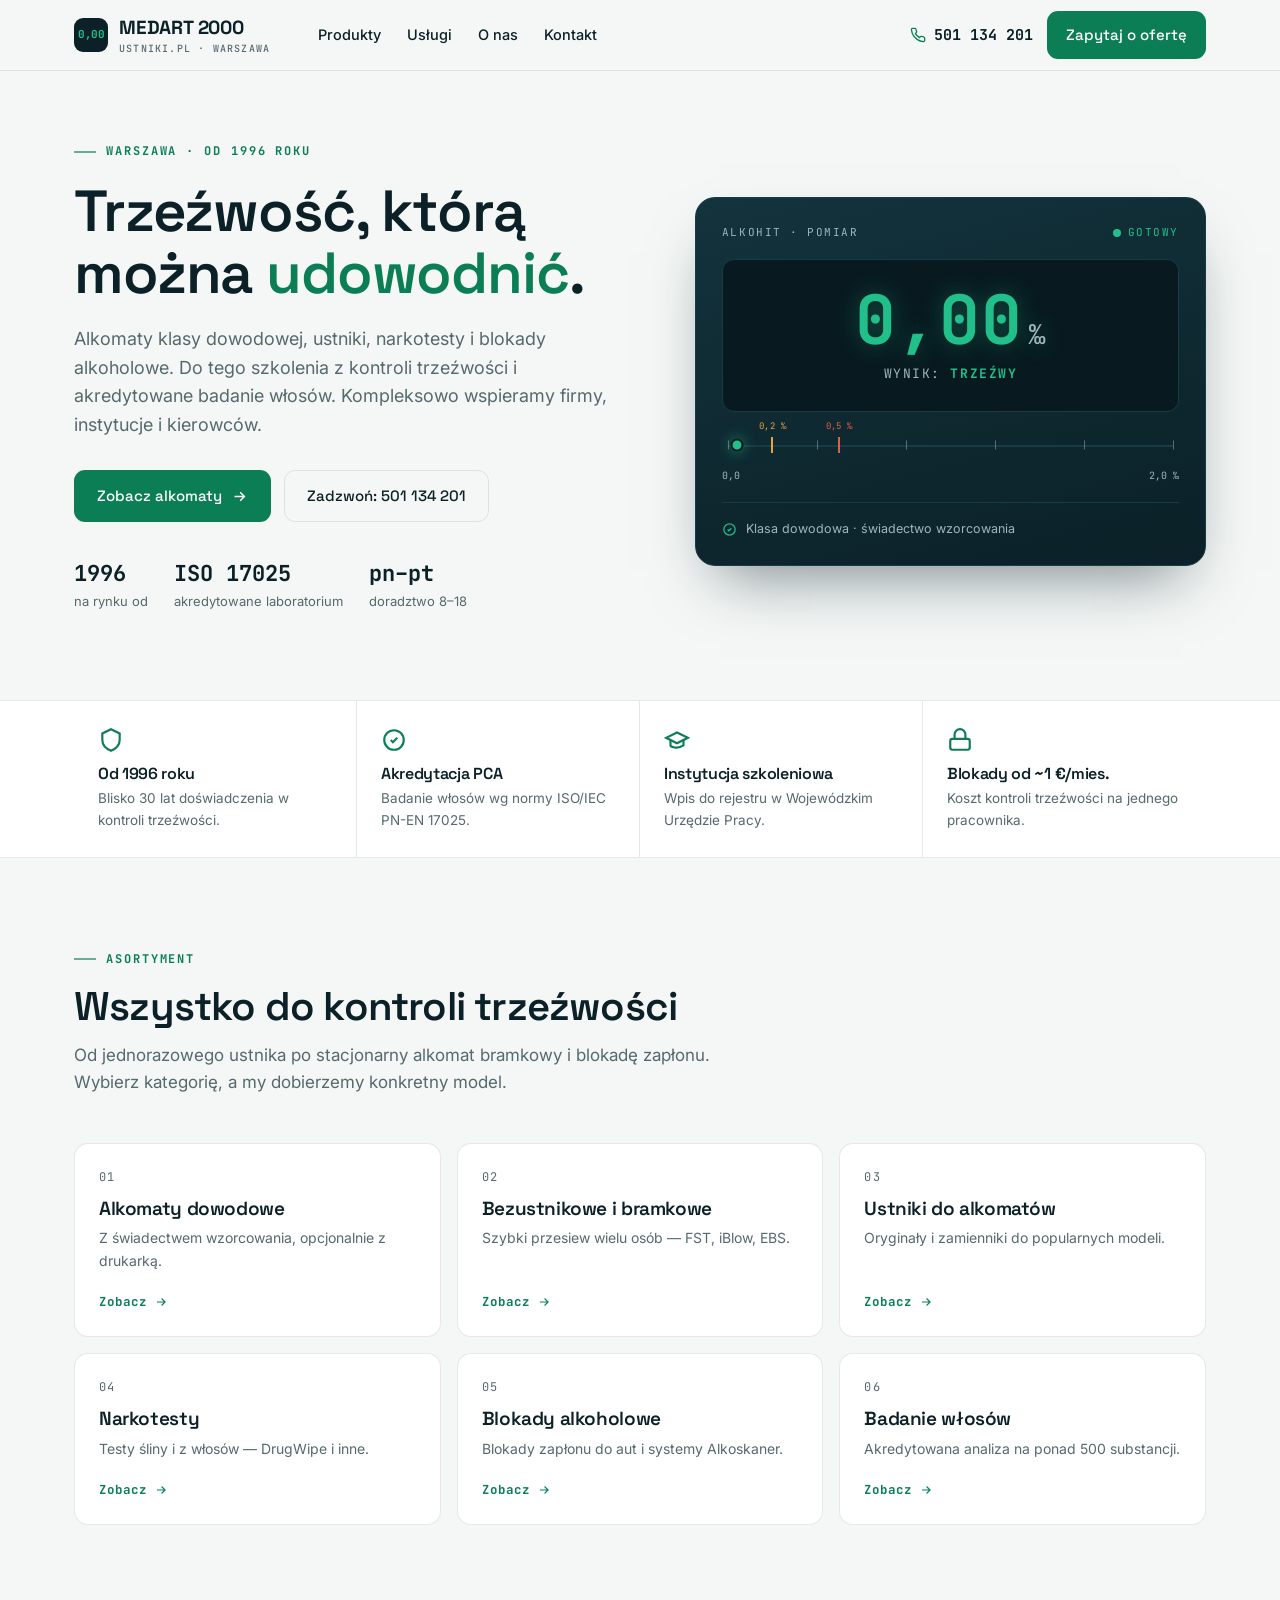
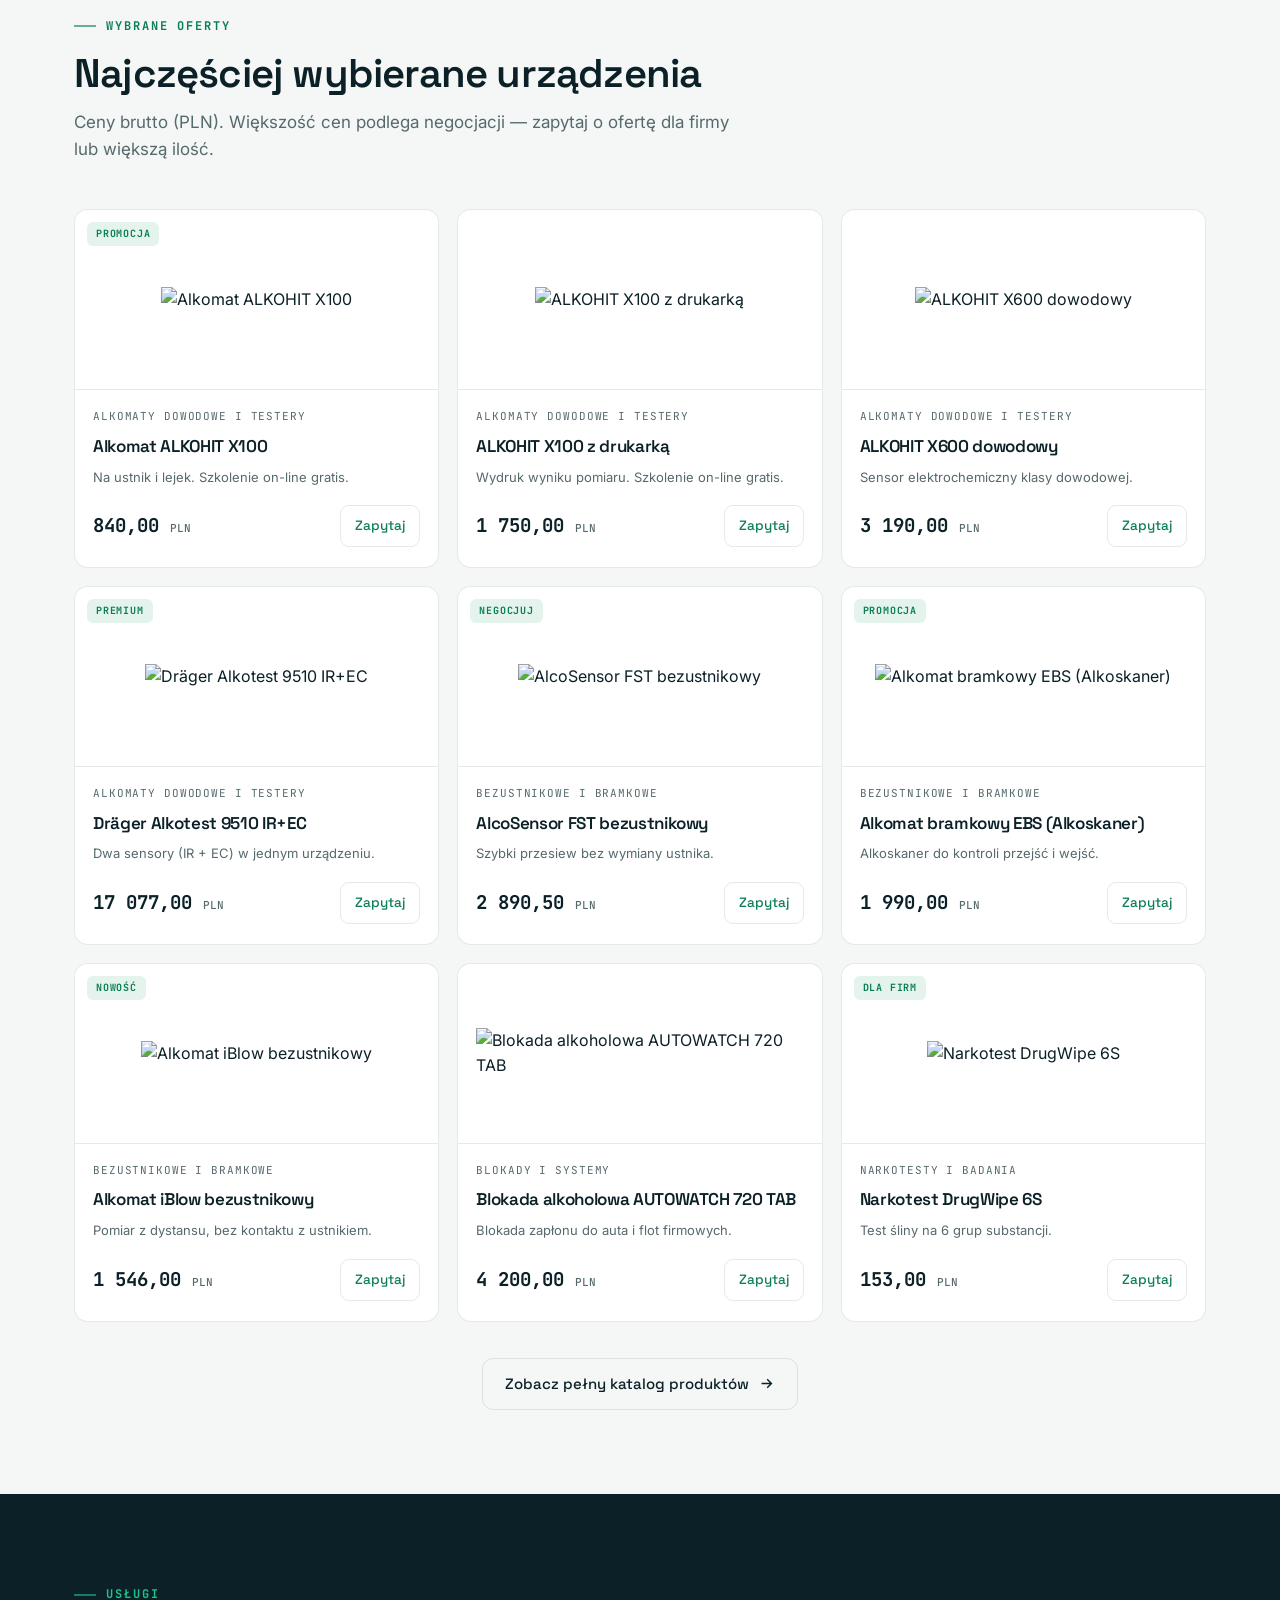
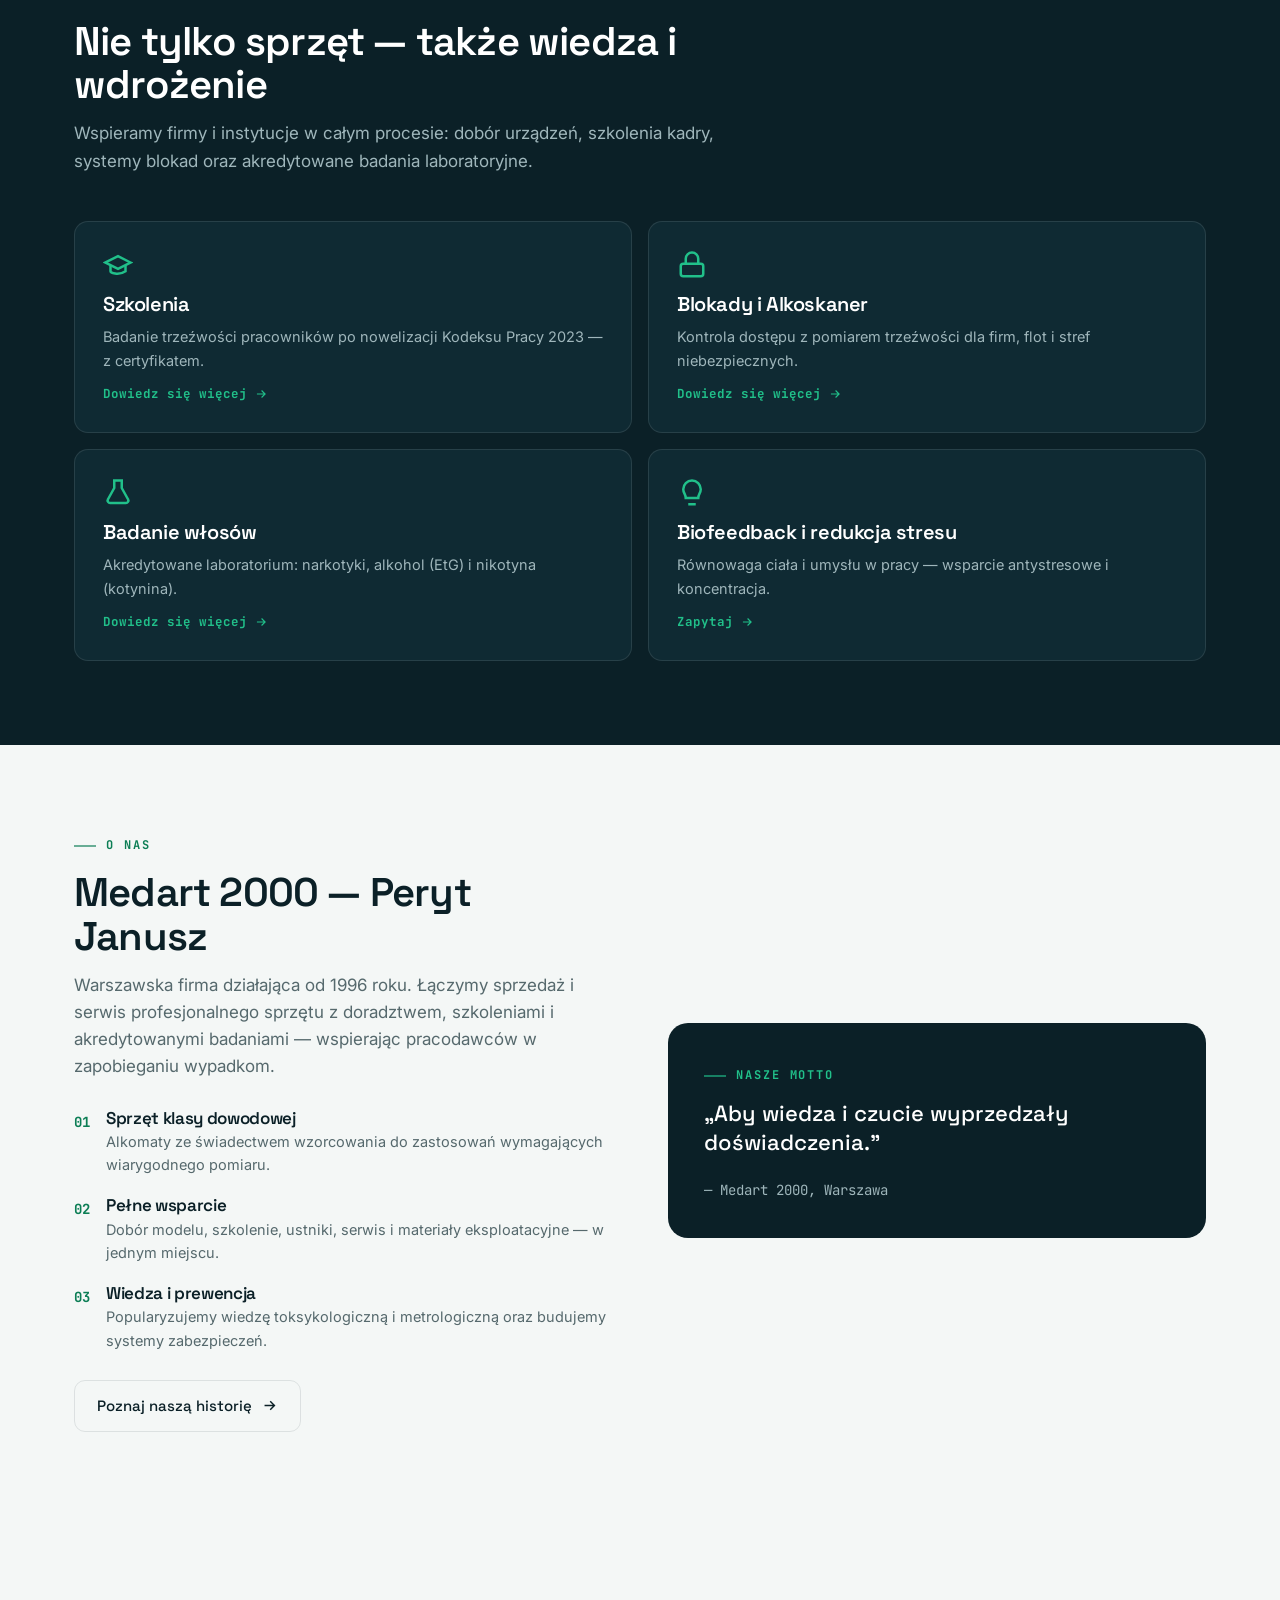
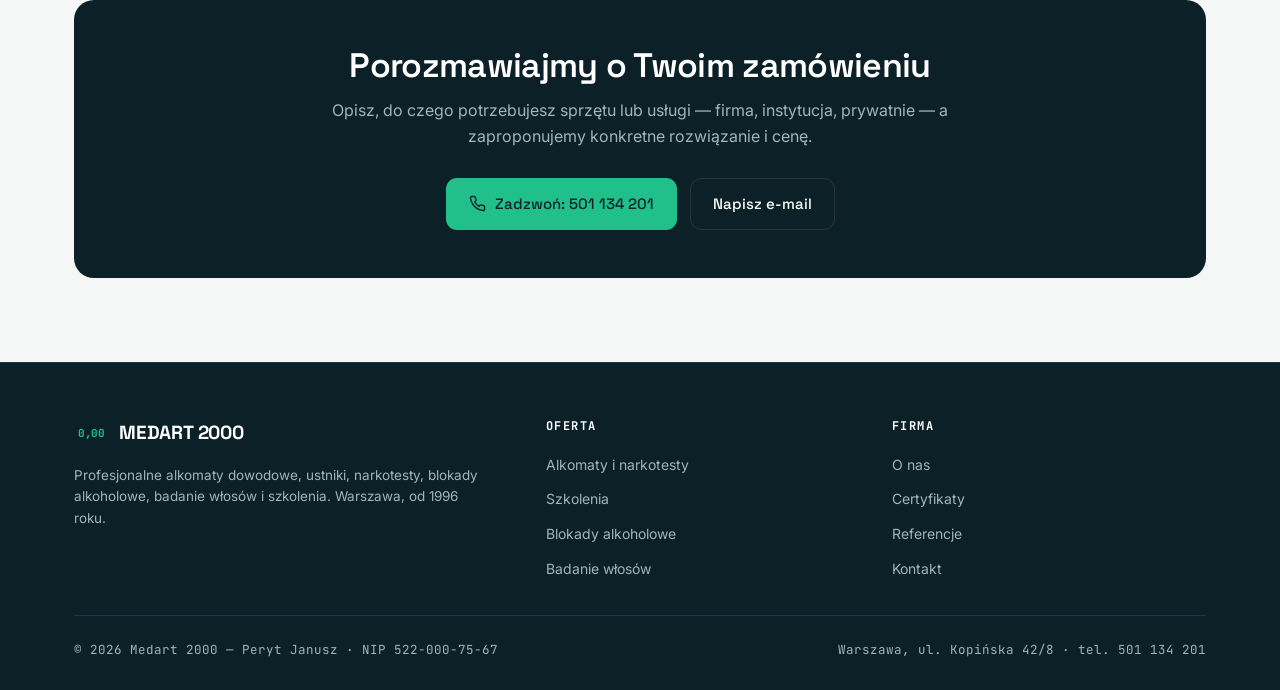
==== commit 2df6a042: "Uproszczone górne menu (Produkty/Usługi/O nas/Kontakt) + komplet podstron" ====
--- a/index.html
+++ b/index.html
@@ -26,7 +26,7 @@
         <span class="brand__mark"><span>0,00</span></span>
         <span>MEDART 2000<small>ustniki.pl · Warszawa</small></span>
       </a>
-      <div class="nav__links"><a href="index.html" class="is-active">Start</a><a href="szkolenia.html">Szkolenia</a><a href="blokady.html">Blokady</a><a href="badanie-wlosow.html">Badanie włosów</a><a href="o-nas.html">O nas</a><a href="kontakt.html">Kontakt</a></div>
+      <div class="nav__links"><a href="produkty.html">Produkty</a><a href="index.html#uslugi">Usługi</a><a href="o-nas.html">O nas</a><a href="kontakt.html">Kontakt</a></div>
       <div class="nav__cta">
         <a href="tel:+48501134201" class="nav__phone" aria-label="Zadzwoń 501 134 201"><svg viewBox="0 0 24 24" fill="none" stroke="currentColor" stroke-width="2"><path d="M22 16.92v3a2 2 0 0 1-2.18 2 19.79 19.79 0 0 1-8.63-3.07 19.5 19.5 0 0 1-6-6 19.79 19.79 0 0 1-3.07-8.67A2 2 0 0 1 4.11 2h3a2 2 0 0 1 2 1.72c.13.96.36 1.9.7 2.81a2 2 0 0 1-.45 2.11L8.09 9.91a16 16 0 0 0 6 6l1.27-1.27a2 2 0 0 1 2.11-.45c.91.34 1.85.57 2.81.7A2 2 0 0 1 22 16.92z"/></svg><span>501 134 201</span></a>
         <a href="kontakt.html" class="btn btn--primary" style="padding:11px 18px">Zapytaj o ofertę</a>
@@ -90,10 +90,10 @@
     <div class="container">
       <div class="section__head reveal"><span class="eyebrow">Asortyment</span><h2>Wszystko do kontroli trzeźwości</h2><p>Od jednorazowego ustnika po stacjonarny alkomat bramkowy i blokadę zapłonu. Wybierz kategorię, a my dobierzemy konkretny model.</p></div>
       <div class="cats">
-        <a class="cat reveal" href="#produkty"><span class="cat__no">01</span><h3>Alkomaty dowodowe</h3><p>Z świadectwem wzorcowania, opcjonalnie z drukarką.</p><span class="cat__go">Zobacz <svg viewBox="0 0 24 24" fill="none" stroke="currentColor" stroke-width="2"><path d="M5 12h14M13 6l6 6-6 6"/></svg></span></a>
-        <a class="cat reveal" href="#produkty"><span class="cat__no">02</span><h3>Bezustnikowe i bramkowe</h3><p>Szybki przesiew wielu osób — FST, iBlow, EBS.</p><span class="cat__go">Zobacz <svg viewBox="0 0 24 24" fill="none" stroke="currentColor" stroke-width="2"><path d="M5 12h14M13 6l6 6-6 6"/></svg></span></a>
-        <a class="cat reveal" href="#produkty"><span class="cat__no">03</span><h3>Ustniki do alkomatów</h3><p>Oryginały i zamienniki do popularnych modeli.</p><span class="cat__go">Zobacz <svg viewBox="0 0 24 24" fill="none" stroke="currentColor" stroke-width="2"><path d="M5 12h14M13 6l6 6-6 6"/></svg></span></a>
-        <a class="cat reveal" href="#produkty"><span class="cat__no">04</span><h3>Narkotesty</h3><p>Testy śliny i z włosów — DrugWipe i inne.</p><span class="cat__go">Zobacz <svg viewBox="0 0 24 24" fill="none" stroke="currentColor" stroke-width="2"><path d="M5 12h14M13 6l6 6-6 6"/></svg></span></a>
+        <a class="cat reveal" href="produkty.html"><span class="cat__no">01</span><h3>Alkomaty dowodowe</h3><p>Z świadectwem wzorcowania, opcjonalnie z drukarką.</p><span class="cat__go">Zobacz <svg viewBox="0 0 24 24" fill="none" stroke="currentColor" stroke-width="2"><path d="M5 12h14M13 6l6 6-6 6"/></svg></span></a>
+        <a class="cat reveal" href="produkty.html"><span class="cat__no">02</span><h3>Bezustnikowe i bramkowe</h3><p>Szybki przesiew wielu osób — FST, iBlow, EBS.</p><span class="cat__go">Zobacz <svg viewBox="0 0 24 24" fill="none" stroke="currentColor" stroke-width="2"><path d="M5 12h14M13 6l6 6-6 6"/></svg></span></a>
+        <a class="cat reveal" href="produkty.html"><span class="cat__no">03</span><h3>Ustniki do alkomatów</h3><p>Oryginały i zamienniki do popularnych modeli.</p><span class="cat__go">Zobacz <svg viewBox="0 0 24 24" fill="none" stroke="currentColor" stroke-width="2"><path d="M5 12h14M13 6l6 6-6 6"/></svg></span></a>
+        <a class="cat reveal" href="produkty.html"><span class="cat__no">04</span><h3>Narkotesty</h3><p>Testy śliny i z włosów — DrugWipe i inne.</p><span class="cat__go">Zobacz <svg viewBox="0 0 24 24" fill="none" stroke="currentColor" stroke-width="2"><path d="M5 12h14M13 6l6 6-6 6"/></svg></span></a>
         <a class="cat reveal" href="blokady.html"><span class="cat__no">05</span><h3>Blokady alkoholowe</h3><p>Blokady zapłonu do aut i systemy Alkoskaner.</p><span class="cat__go">Zobacz <svg viewBox="0 0 24 24" fill="none" stroke="currentColor" stroke-width="2"><path d="M5 12h14M13 6l6 6-6 6"/></svg></span></a>
         <a class="cat reveal" href="badanie-wlosow.html"><span class="cat__no">06</span><h3>Badanie włosów</h3><p>Akredytowana analiza na ponad 500 substancji.</p><span class="cat__go">Zobacz <svg viewBox="0 0 24 24" fill="none" stroke="currentColor" stroke-width="2"><path d="M5 12h14M13 6l6 6-6 6"/></svg></span></a>
       </div>
@@ -104,7 +104,7 @@
     <div class="container">
       <div class="section__head reveal"><span class="eyebrow">Wybrane oferty</span><h2>Najczęściej wybierane urządzenia</h2><p>Ceny brutto (PLN). Większość cen podlega negocjacji — zapytaj o ofertę dla firmy lub większą ilość.</p></div>
       <div class="products" id="productGrid"></div>
-      <div class="products__more reveal"><a href="kontakt.html" class="btn btn--ghost">Zapytaj o pełny katalog (30+ modeli) <svg viewBox="0 0 24 24" fill="none" stroke="currentColor" stroke-width="2"><path d="M5 12h14M13 6l6 6-6 6"/></svg></a></div>
+      <div class="products__more reveal"><a href="produkty.html" class="btn btn--ghost">Zobacz pełny katalog produktów <svg viewBox="0 0 24 24" fill="none" stroke="currentColor" stroke-width="2"><path d="M5 12h14M13 6l6 6-6 6"/></svg></a></div>
     </div>
   </section>
 
@@ -166,7 +166,7 @@
       <div>
         <h4>Oferta</h4>
         <ul>
-          <li><a href="index.html#produkty">Alkomaty i narkotesty</a></li>
+          <li><a href="produkty.html">Alkomaty i narkotesty</a></li>
           <li><a href="szkolenia.html">Szkolenia</a></li>
           <li><a href="blokady.html">Blokady alkoholowe</a></li>
           <li><a href="badanie-wlosow.html">Badanie włosów</a></li>
@@ -176,9 +176,9 @@
         <h4>Firma</h4>
         <ul>
           <li><a href="o-nas.html">O nas</a></li>
+          <li><a href="certyfikaty.html">Certyfikaty</a></li>
+          <li><a href="referencje.html">Referencje</a></li>
           <li><a href="kontakt.html">Kontakt</a></li>
-          <li><a href="tel:+48501134201">501 134 201</a></li>
-          <li><a href="mailto:ustniki@ustniki.pl">ustniki@ustniki.pl</a></li>
         </ul>
       </div>
     </div>
--- a/styles.css
+++ b/styles.css
@@ -140,6 +140,16 @@
 .product__ask:hover{border-color:var(--signal-deep);background:var(--signal-deep);color:#fff}
 .products__more{text-align:center;margin-top:36px}
 
+.catalog-group{margin-bottom:50px}
+.catalog-group:last-child{margin-bottom:0}
+
+/* galeria certyfikatów / referencji */
+.gallery{display:grid;grid-template-columns:repeat(3,1fr);gap:18px}
+.gallery__item{border:1px solid var(--line);border-radius:var(--radius);background:var(--paper-2);padding:14px;display:flex;flex-direction:column;gap:11px;transition:transform .18s var(--ease),box-shadow .18s,border-color .18s}
+.gallery__item:hover{transform:translateY(-3px);box-shadow:0 18px 36px -22px rgba(11,32,39,.4);border-color:var(--signal)}
+.gallery__item img{width:100%;height:300px;object-fit:contain;background:#fff;border-radius:8px;border:1px solid var(--line)}
+.gallery__cap{font-family:"JetBrains Mono",monospace;font-size:12px;letter-spacing:.04em;color:var(--muted)}
+
 /* usługi (dark) */
 .services{display:grid;grid-template-columns:repeat(2,1fr);gap:16px}
 .service{border:1px solid var(--line-d);border-radius:var(--radius);padding:28px;background:var(--ink-2);transition:border-color .18s,transform .18s;display:flex;flex-direction:column}
@@ -252,6 +262,7 @@
   .trust__item:nth-child(2){border-right:0}
   .trust__item:nth-child(1),.trust__item:nth-child(2){border-bottom:1px solid var(--line)}
   .cats,.products,.services,.cards-2,.cards-3,.steps{grid-template-columns:repeat(2,1fr)}
+  .gallery{grid-template-columns:repeat(2,1fr)}
   .specs{grid-template-columns:1fr}
   .spec:nth-child(odd){border-right:0}
   .proglist{grid-template-columns:1fr}
@@ -264,6 +275,7 @@
   .nav.open .nav__links a{padding:13px}
   .section{padding:60px 0}
   .cats,.products,.services,.cards-2,.cards-3,.steps{grid-template-columns:1fr}
+  .gallery{grid-template-columns:1fr}
   .footer__top{grid-template-columns:1fr}
   .cta-band{padding:34px 22px}
   .ptable thead{display:none}
